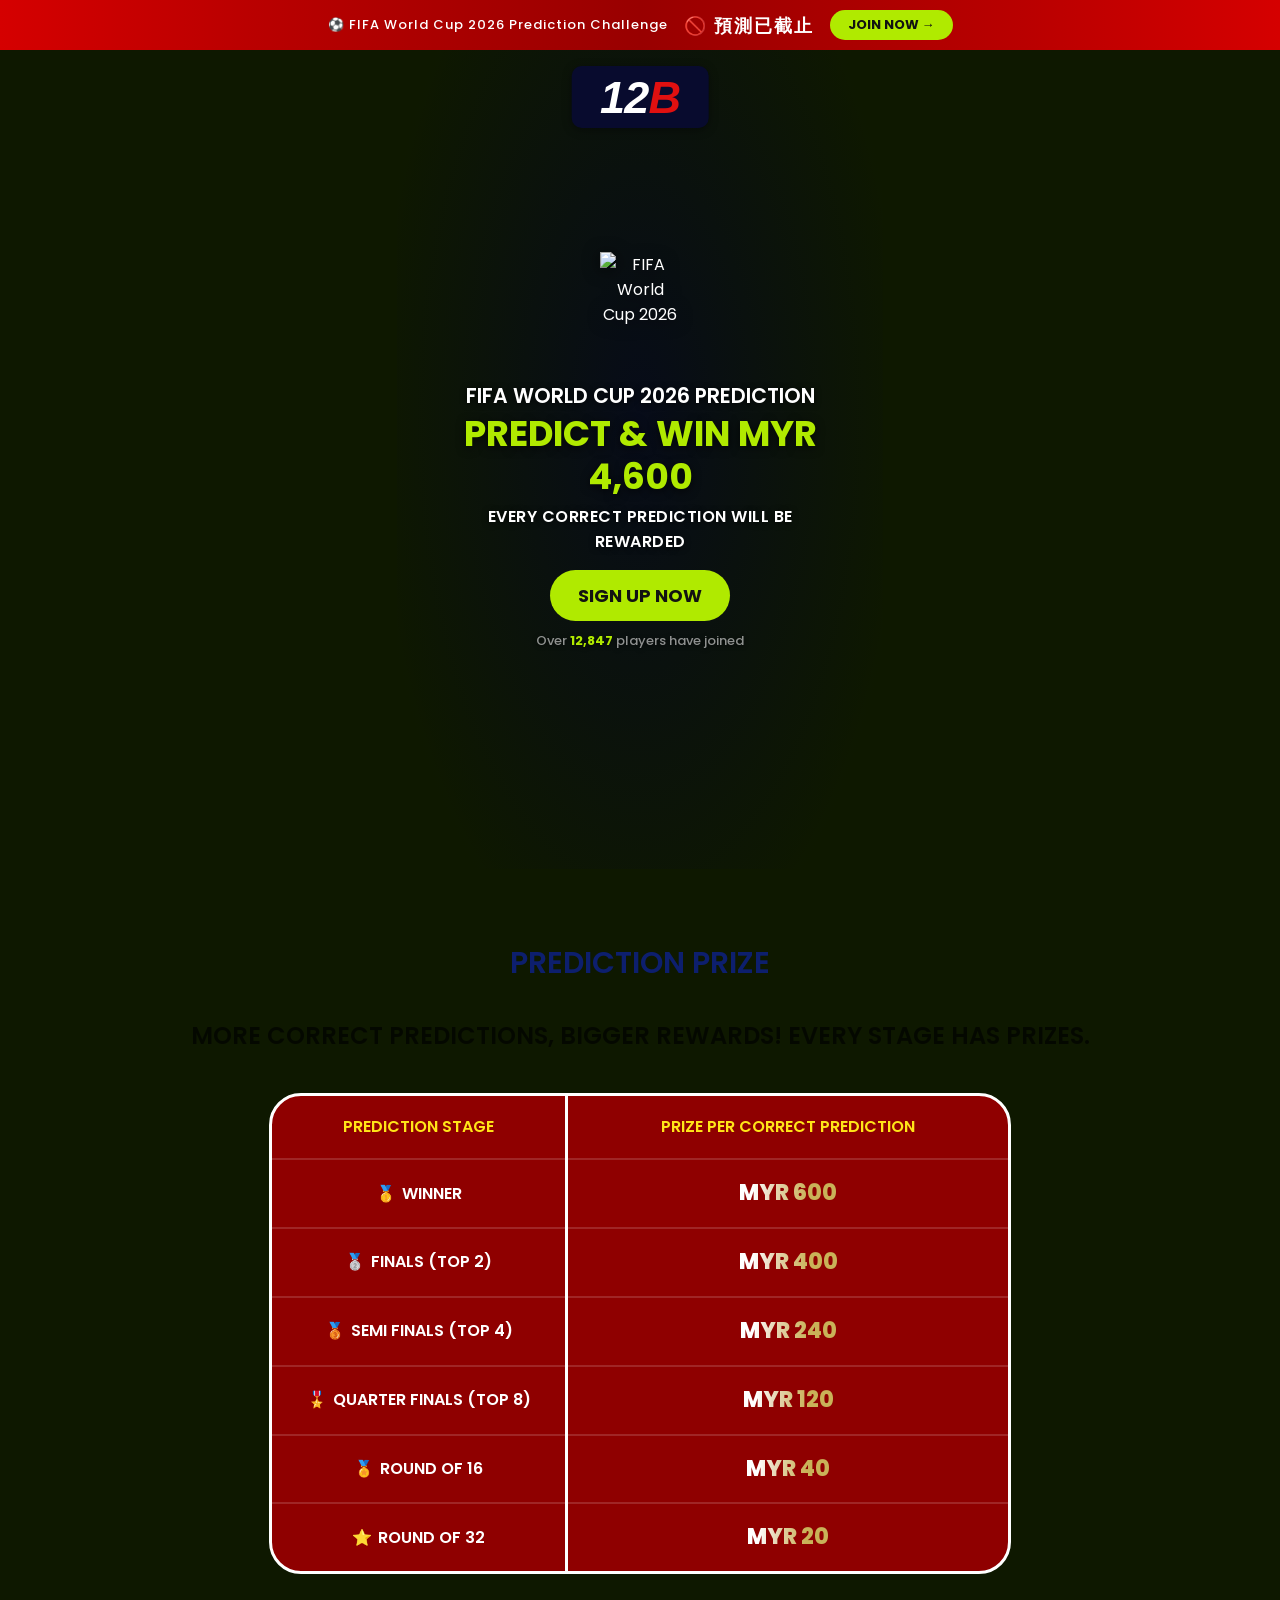
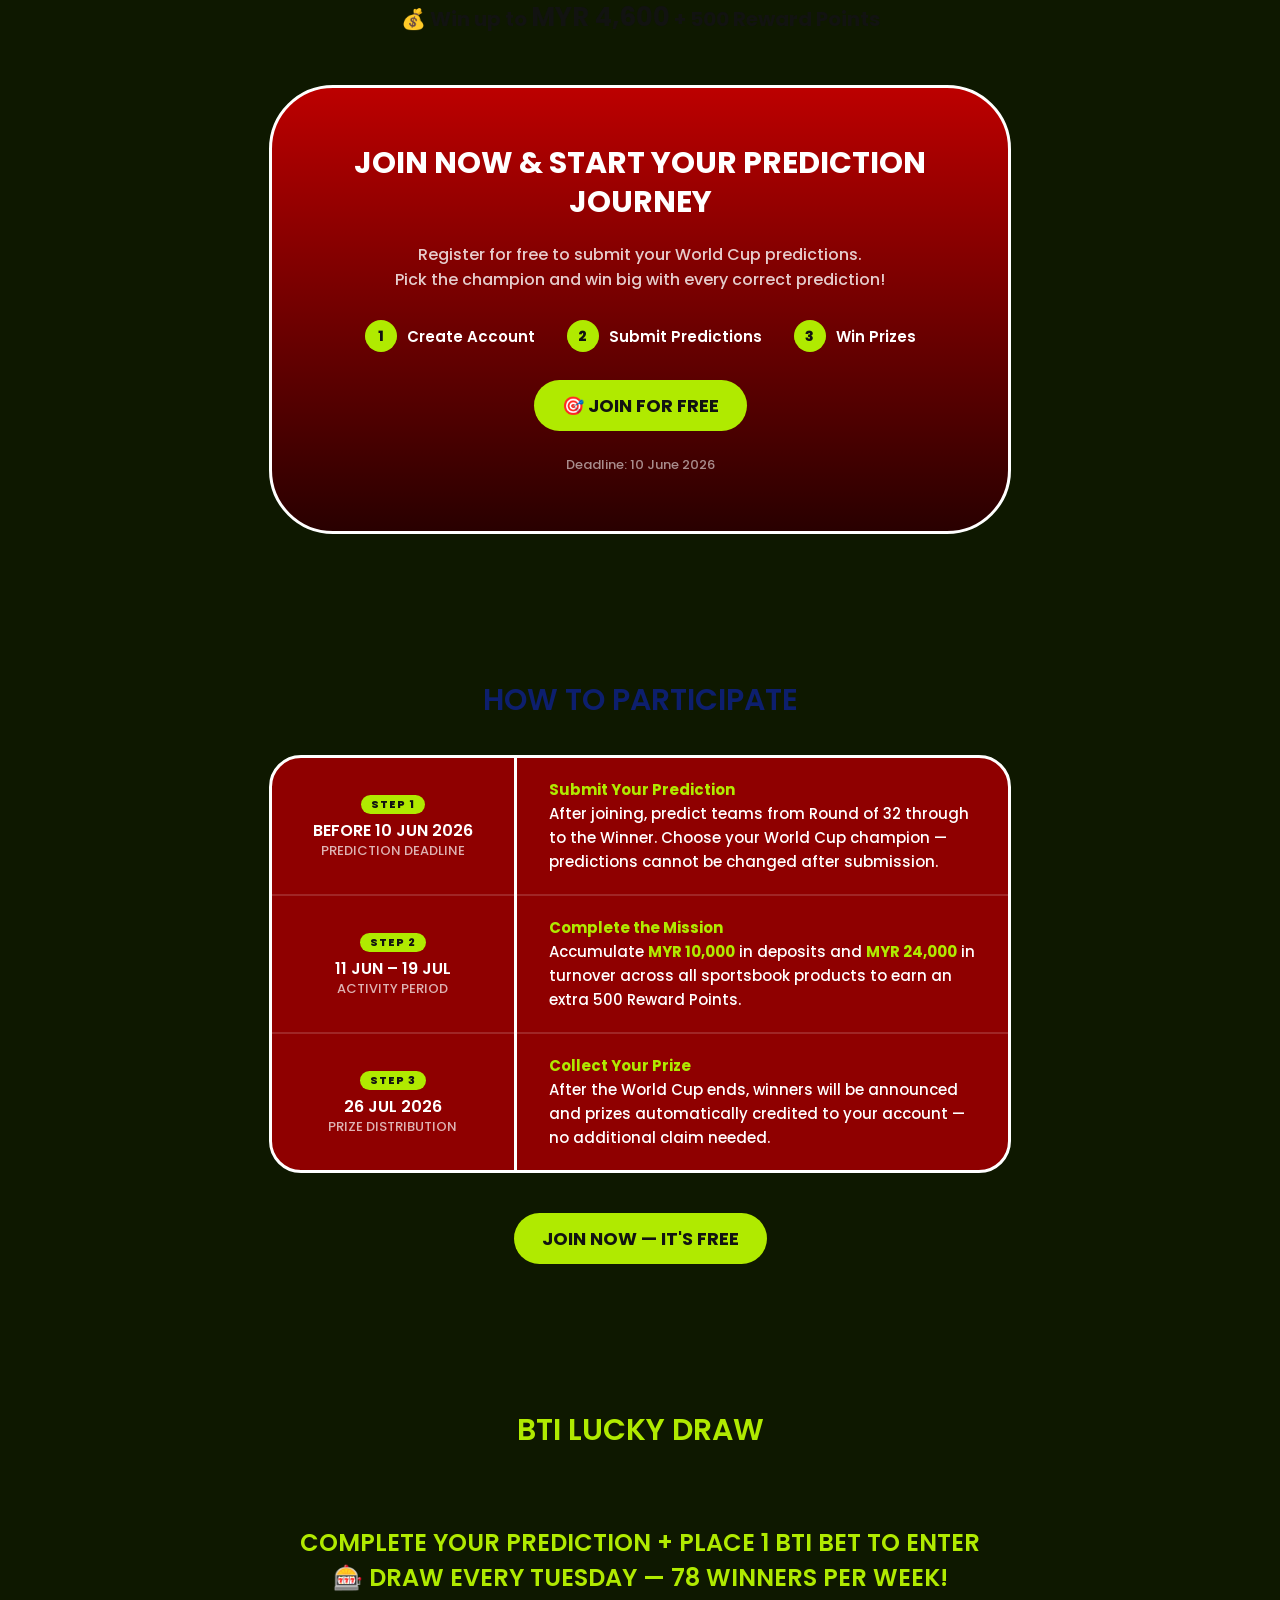
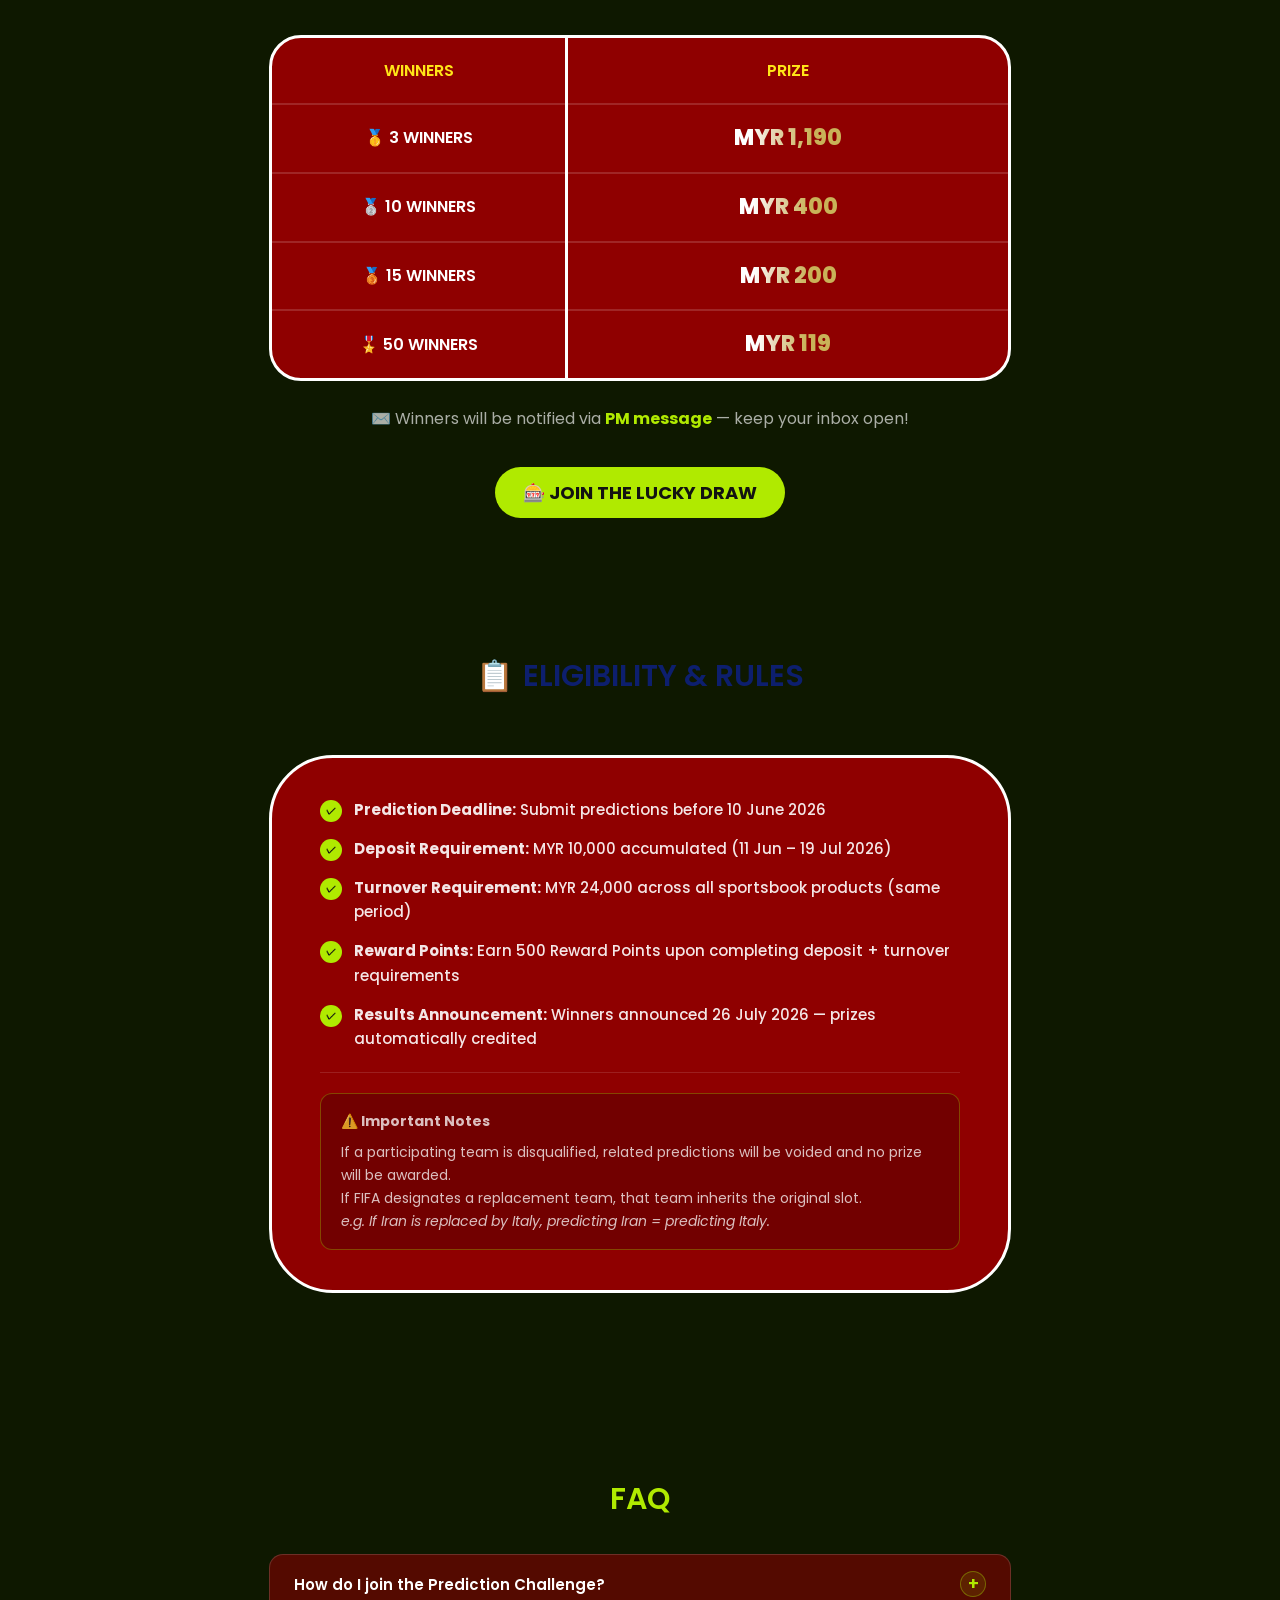
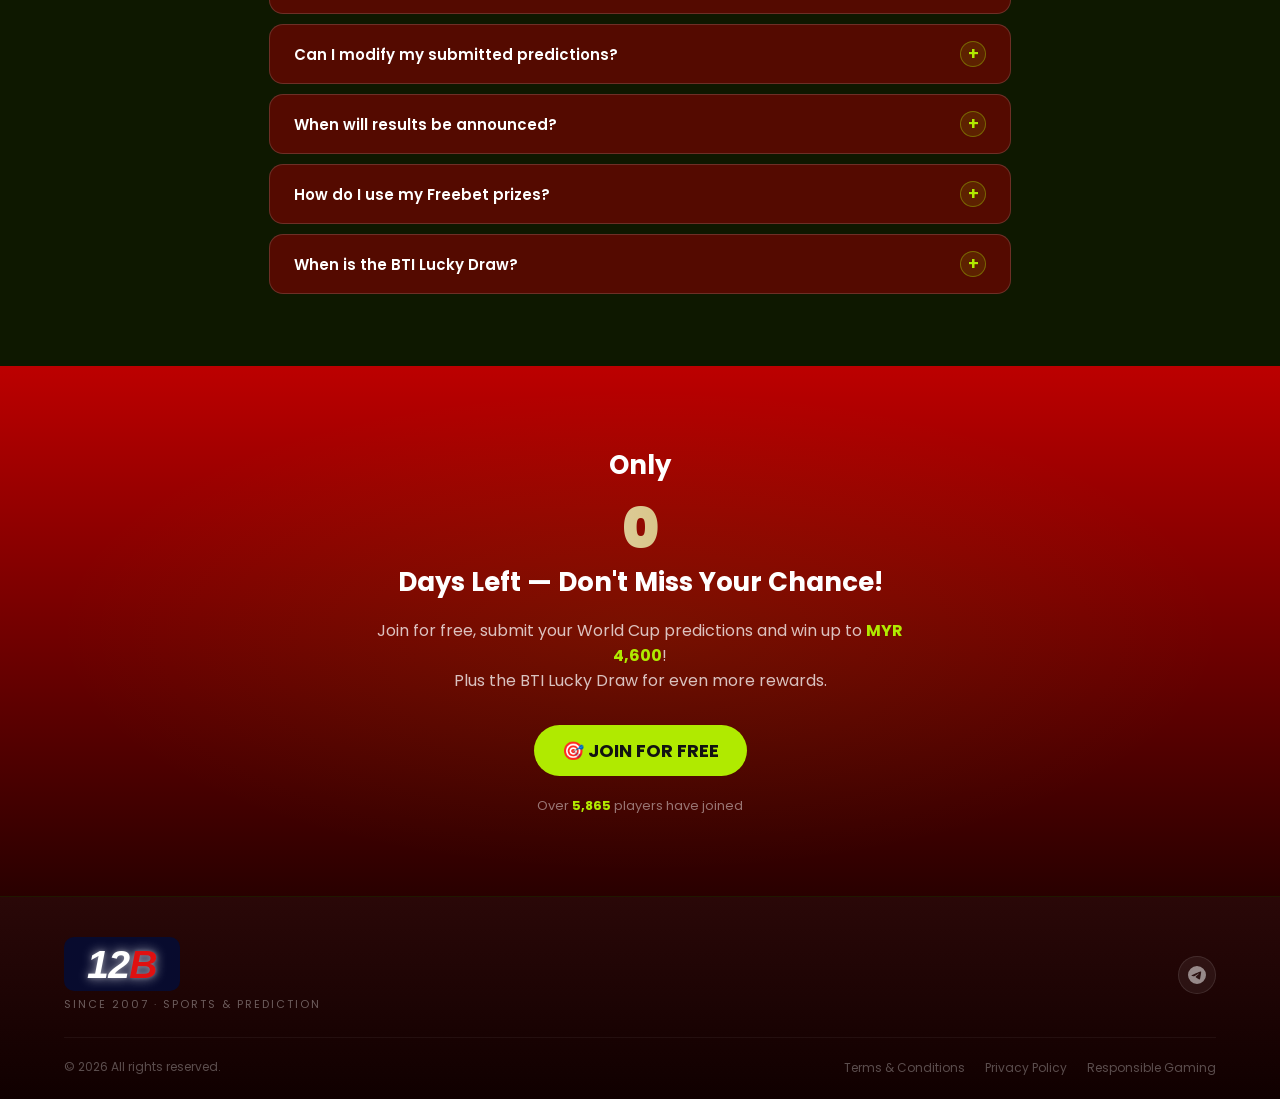
==== index.html @ 34f4b704 "Move files to root for GitHub Pages deployment Co-Authored-By: Claude Sonnet 4.6 <noreply@anthropic." ====
<!DOCTYPE html>
<html lang="zh-TW">
<head>
  <meta charset="UTF-8" />
  <meta name="viewport" content="width=device-width, initial-scale=1.0" />
  <title>FIFA World Cup 2026 Prediction Challenge – Win MYR 4,600</title>
  <meta name="description" content="參與 FIFA 世界盃 2026 預測挑戰，正確預測冠軍之路，贏取高達 MYR 4,600！立即免費加入，額外享 BTI 幸運抽獎機會。" />
  <meta name="keywords" content="世界盃預測, FIFA 2026, 競技預測, 免費獎金, 世界盃競猜" />
  <meta name="robots" content="index, follow" />
  <meta property="og:title"       content="FIFA 世界盃 2026 預測挑戰 – 贏取 MYR 4,600" />
  <meta property="og:description" content="免費參與預測，贏取最高 MYR 4,600！立即加入。" />
  <meta property="og:type"        content="website" />
  <meta property="og:image"       content="https://banner.picasso12.com/desktop/img/event/prediction-champion/MainVisualHeroImage.webp?v=20260508032321" />
  <link rel="icon" href="https://banner.picasso12.com/desktop/img/favicon.ico?v=20260508032321" />
  <link rel="preconnect" href="https://fonts.googleapis.com" />
  <link rel="preconnect" href="https://fonts.gstatic.com" crossorigin />
  <link href="https://fonts.googleapis.com/css2?family=Poppins:wght@400;500;600;700;800;900&display=swap" rel="stylesheet" />
  <link rel="stylesheet" href="css/style.css" />
</head>
<body>

  <!-- ════════════════════════════════════════════════════════
       TOP STICKY COUNTDOWN BANNER (red gradient, exact reference)
       ════════════════════════════════════════════════════════ -->
  <a id="top-banner"
     href="https://www.12bet.com/en/join"
     target="_blank" rel="noopener"
     aria-label="前往加入"
     data-track="top_banner">
    <div class="top-banner-inner">
      <span class="top-banner-label">⚽ FIFA World Cup 2026 Prediction Challenge</span>
      <span class="top-banner-countdown" aria-live="polite">
        <span data-countdown="days">--</span>d :
        <span data-countdown="hours">--</span>h :
        <span data-countdown="minutes">--</span>m :
        <span data-countdown="seconds">--</span>s
      </span>
      <span class="top-banner-cta">JOIN NOW →</span>
    </div>
  </a>

  <!-- ════════════════════════════════════════════════════════
       PAGE BACKGROUND WRAPPER (BackgroundImage — mascots)
       ════════════════════════════════════════════════════════ -->
  <div id="page-bg">

    <!-- ══════════════════════════════════════════════════════
         HERO SECTION
         ══════════════════════════════════════════════════════ -->
    <section id="hero" aria-labelledby="hero-title"
             aria-label="梅西與C羅領銜，世界頂級球星齊聚2026世界盃">

      <!-- Logo overlaid at top of hero -->
      <a href="https://www.12bet.com/en/join" target="_blank" rel="noopener"
         class="hero-logo-link" aria-label="首頁" data-track="hero_logo">
        <img src="img/logo.svg" alt="Official Logo" class="hero-logo-badge">
      </a>

      <!-- Content floats in center gap between Messi and Ronaldo -->
      <div class="hero-banner-container">

        <!-- FIFA WC 2026 official logo -->
        <img class="hero-fifa-logo"
             src="https://banner.picasso12.com/desktop/img/event/prediction-champion/IconWorldCupLogoBlack.webp?v=20260508032321"
             alt="FIFA World Cup 2026" />

        <!-- Title (36px 600 white) -->
        <h1 class="hero-title" id="hero-title">FIFA WORLD CUP 2026 PREDICTION</h1>

        <!-- Highlight prize (48px 600 #b0ea00) -->
        <span class="hero-highlight">PREDICT &amp; WIN MYR 4,600</span>

        <!-- Description (20px 600 white) -->
        <p class="hero-desc">EVERY CORRECT PREDICTION WILL BE REWARDED</p>

        <!-- CTA — Register to participate -->
        <a href="https://www.12bet.com/en/join"
           target="_blank" rel="noopener"
           class="btn-main btn-main--xl btn-main--pulse"
           data-track="hero_join"
           aria-label="Sign up for free and start predicting">
          SIGN UP NOW
        </a>

        <p class="hero-social-proof reveal">
          Over <strong><span data-count-to="12847">12,847</span></strong> players have joined
        </p>
      </div>
    </section>

    <!-- ══════════════════════════════════════════════════════
         PRIZE PREDICTION TABLE  (on BgPrizeSection green)
         ══════════════════════════════════════════════════════ -->
    <div class="prize-bg-section">

      <section id="prizes" aria-labelledby="prizes-title">
        <div class="section-wrap">
          <h2 class="sec-title sec-title--dark reveal" id="prizes-title">PREDICTION PRIZE</h2>
          <p class="sec-subtitle reveal" style="color:rgba(0,0,0,.65)">
            More correct predictions, bigger rewards! Every stage has prizes.
          </p>

          <div class="prize-table-wrap reveal" role="table" aria-label="Prediction prize table">
            <table class="prize-table">
              <thead>
                <tr>
                  <th scope="col">PREDICTION STAGE</th>
                  <th scope="col">PRIZE PER CORRECT PREDICTION</th>
                </tr>
              </thead>
              <tbody>
                <tr>
                  <td><span class="prize-medal">🥇</span>Winner</td>
                  <td><span class="prize-amount-big">MYR 600</span></td>
                </tr>
                <tr>
                  <td><span class="prize-medal">🥈</span>Finals (Top 2)</td>
                  <td><span class="prize-amount-big">MYR 400</span></td>
                </tr>
                <tr>
                  <td><span class="prize-medal">🥉</span>Semi Finals (Top 4)</td>
                  <td><span class="prize-amount-big">MYR 240</span></td>
                </tr>
                <tr>
                  <td><span class="prize-medal">🎖️</span>Quarter Finals (Top 8)</td>
                  <td><span class="prize-amount-big">MYR 120</span></td>
                </tr>
                <tr>
                  <td><span class="prize-medal">🏅</span>Round of 16</td>
                  <td><span class="prize-amount-big">MYR 40</span></td>
                </tr>
                <tr>
                  <td><span class="prize-medal">⭐</span>Round of 32</td>
                  <td><span class="prize-amount-big">MYR 20</span></td>
                </tr>
              </tbody>
            </table>
          </div>

          <!-- Max prize callout -->
          <div style="margin-top:24px;text-align:center;" class="reveal">
            <p style="font-size:20px;font-weight:700;color:#121311">
              💰 Win up to <strong style="font-size:26px">MYR 4,600</strong> + 500 Reward Points
            </p>
          </div>

          <!-- ── Registration CTA replacing prediction form ── -->
          <div class="register-cta-box reveal" role="region" aria-label="Join now and start predicting">
            <h3>JOIN NOW &amp; START YOUR PREDICTION JOURNEY</h3>
            <p>
              Register for free to submit your World Cup predictions.<br/>
              Pick the champion and win big with every correct prediction!
            </p>

            <div class="register-steps" aria-label="Steps to join">
              <div class="register-step">
                <span class="num">1</span>
                Create Account
              </div>
              <div class="register-step">
                <span class="num">2</span>
                Submit Predictions
              </div>
              <div class="register-step">
                <span class="num">3</span>
                Win Prizes
              </div>
            </div>

            <a href="https://www.12bet.com/en/join"
               target="_blank" rel="noopener"
               class="btn-main btn-main--xl btn-main--pulse"
               data-track="prizes_join"
               aria-label="Sign up for free">
              🎯 JOIN FOR FREE
            </a>
            <p style="font-size:13px;color:rgba(255,255,255,.55);margin-top:4px">
              Deadline: 10 June 2026
            </p>
          </div>
        </div>
      </section>

      <!-- ══════════════════════════════════════════════════
           HOW TO PARTICIPATE — TIMELINE TABLE
           ══════════════════════════════════════════════════ -->
      <section id="how-to" aria-labelledby="how-to-title">
        <div class="section-wrap">
          <h2 class="sec-title sec-title--dark reveal" id="how-to-title">HOW TO PARTICIPATE</h2>

          <div class="timeline-wrap reveal" role="table" aria-label="Activity timeline">
            <table class="timeline-table">
              <tbody>
                <tr>
                  <td class="td-date">
                    <span class="step-badge">STEP 1</span>
                    <div>Before 10 Jun 2026</div>
                    <div class="date-text">Prediction Deadline</div>
                  </td>
                  <td class="td-desc">
                    <strong>Submit Your Prediction</strong><br/>
                    After joining, predict teams from Round of 32 through to the Winner. Choose your World Cup champion — predictions cannot be changed after submission.
                  </td>
                </tr>
                <tr>
                  <td class="td-date">
                    <span class="step-badge">STEP 2</span>
                    <div>11 Jun – 19 Jul</div>
                    <div class="date-text">Activity Period</div>
                  </td>
                  <td class="td-desc">
                    <strong>Complete the Mission</strong><br/>
                    Accumulate <strong>MYR 10,000</strong> in deposits and <strong>MYR 24,000</strong> in turnover across all sportsbook products to earn an extra 500 Reward Points.
                  </td>
                </tr>
                <tr>
                  <td class="td-date">
                    <span class="step-badge">STEP 3</span>
                    <div>26 Jul 2026</div>
                    <div class="date-text">Prize Distribution</div>
                  </td>
                  <td class="td-desc">
                    <strong>Collect Your Prize</strong><br/>
                    After the World Cup ends, winners will be announced and prizes automatically credited to your account — no additional claim needed.
                  </td>
                </tr>
              </tbody>
            </table>
          </div>

          <div style="margin-top:40px;text-align:center;" class="reveal">
            <a href="https://www.12bet.com/en/join"
               target="_blank" rel="noopener"
               class="btn-main btn-main--xl"
               data-track="how_to_join">
              JOIN NOW — IT'S FREE
            </a>
          </div>
        </div>
      </section>

    </div><!-- /.prize-bg-section -->

    <!-- ══════════════════════════════════════════════════════
         BTI LUCKY DRAW (on BackgroundImage)
         ══════════════════════════════════════════════════════ -->
    <section id="lucky-draw" aria-labelledby="lucky-draw-title">
      <div class="section-wrap">

        <h2 class="sec-title reveal" id="lucky-draw-title">BTI LUCKY DRAW</h2>

        <p class="draw-description reveal">
          Complete your prediction + place 1 BTI bet to enter<br/>
          🎰 Draw every Tuesday — 78 winners per week!
        </p>

        <div class="draw-table-wrap reveal" role="table" aria-label="Lucky draw prizes">
          <table class="draw-table">
            <thead>
              <tr>
                <th scope="col">WINNERS</th>
                <th scope="col">PRIZE</th>
              </tr>
            </thead>
            <tbody>
              <tr>
                <td>🥇 3 Winners</td>
                <td><span class="prize-amount-big">MYR 1,190</span></td>
              </tr>
              <tr>
                <td>🥈 10 Winners</td>
                <td><span class="prize-amount-big">MYR 400</span></td>
              </tr>
              <tr>
                <td>🥉 15 Winners</td>
                <td><span class="prize-amount-big">MYR 200</span></td>
              </tr>
              <tr>
                <td>🎖️ 50 Winners</td>
                <td><span class="prize-amount-big">MYR 119</span></td>
              </tr>
            </tbody>
          </table>
        </div>

        <p style="margin-top:24px;font-size:16px;color:rgba(255,255,255,.65);text-align:center;" class="reveal">
          ✉️ Winners will be notified via <strong style="color:var(--lime)">PM message</strong> — keep your inbox open!
        </p>

        <div style="margin-top:36px;text-align:center;" class="reveal">
          <a href="https://www.12bet.com/en/join"
             target="_blank" rel="noopener"
             class="btn-main btn-main--xl"
             data-track="lucky_draw_join">
            🎰 JOIN THE LUCKY DRAW
          </a>
        </div>
      </div>
    </section>

    <!-- ══════════════════════════════════════════════════════
         TERMS
         ══════════════════════════════════════════════════════ -->
    <div class="prize-bg-section">
      <section id="terms" aria-labelledby="terms-title">
        <h2 class="terms-title reveal" id="terms-title">
          <span>📋</span> ELIGIBILITY &amp; RULES
        </h2>
        <div class="terms-content">
          <div class="terms-card reveal">
            <ul class="terms-list" role="list">
              <li class="terms-item">
                <span class="tick" aria-hidden="true">✓</span>
                <span><strong>Prediction Deadline:</strong> Submit predictions before 10 June 2026</span>
              </li>
              <li class="terms-item">
                <span class="tick" aria-hidden="true">✓</span>
                <span><strong>Deposit Requirement:</strong> MYR 10,000 accumulated (11 Jun – 19 Jul 2026)</span>
              </li>
              <li class="terms-item">
                <span class="tick" aria-hidden="true">✓</span>
                <span><strong>Turnover Requirement:</strong> MYR 24,000 across all sportsbook products (same period)</span>
              </li>
              <li class="terms-item">
                <span class="tick" aria-hidden="true">✓</span>
                <span><strong>Reward Points:</strong> Earn 500 Reward Points upon completing deposit + turnover requirements</span>
              </li>
              <li class="terms-item">
                <span class="tick" aria-hidden="true">✓</span>
                <span><strong>Results Announcement:</strong> Winners announced 26 July 2026 — prizes automatically credited</span>
              </li>
            </ul>
            <div class="terms-divider"></div>
            <div class="terms-special" role="note">
              <p class="terms-special-title">⚠️ Important Notes</p>
              <p>If a participating team is disqualified, related predictions will be voided and no prize will be awarded.</p>
              <p>If FIFA designates a replacement team, that team inherits the original slot.<br/>
                 <em>e.g. If Iran is replaced by Italy, predicting Iran = predicting Italy.</em></p>
            </div>
          </div>
        </div>
      </section>
    </div>

    <!-- ══════════════════════════════════════════════════════
         FAQ
         ══════════════════════════════════════════════════════ -->
    <section aria-labelledby="faq-title">
      <div class="section-wrap">
        <h2 class="sec-title reveal" id="faq-title">FAQ</h2>

        <div class="faq-list reveal">

          <div class="faq-item">
            <button class="faq-question" aria-expanded="false">
              How do I join the Prediction Challenge?
              <span class="faq-icon" aria-hidden="true">+</span>
            </button>
            <div class="faq-answer">
              <div class="faq-answer-inner">
                Create a free account, then visit the campaign page before 10 June 2026 to submit your World Cup predictions (Round of 32 through to the Winner) to participate!
              </div>
            </div>
          </div>

          <div class="faq-item">
            <button class="faq-question" aria-expanded="false">
              Can I modify my submitted predictions?
              <span class="faq-icon" aria-hidden="true">+</span>
            </button>
            <div class="faq-answer">
              <div class="faq-answer-inner">
                Once submitted, predictions cannot be changed. Please choose carefully. We recommend analysing each team's performance thoroughly before the deadline.
              </div>
            </div>
          </div>

          <div class="faq-item">
            <button class="faq-question" aria-expanded="false">
              When will results be announced?
              <span class="faq-icon" aria-hidden="true">+</span>
            </button>
            <div class="faq-answer">
              <div class="faq-answer-inner">
                After the World Cup ends, all winners will be announced on <strong style="color:var(--lime)">26 July 2026</strong> and prizes will be automatically credited to your account.
              </div>
            </div>
          </div>

          <div class="faq-item">
            <button class="faq-question" aria-expanded="false">
              How do I use my Freebet prizes?
              <span class="faq-icon" aria-hidden="true">+</span>
            </button>
            <div class="faq-answer">
              <div class="faq-answer-inner">
                Prizes are automatically credited to your account and can be used on all sportsbook products. Winnings from freebets are subject to a 1x turnover requirement before withdrawal.
              </div>
            </div>
          </div>

          <div class="faq-item">
            <button class="faq-question" aria-expanded="false">
              When is the BTI Lucky Draw?
              <span class="faq-icon" aria-hidden="true">+</span>
            </button>
            <div class="faq-answer">
              <div class="faq-answer-inner">
                The draw takes place every <strong style="color:var(--lime)">Tuesday</strong>. Winners will be notified via PM message — please ensure your inbox is open so you don't miss the notification.
              </div>
            </div>
          </div>

        </div>
      </div>
    </section>

    <!-- ══════════════════════════════════════════════════════
         FINAL CTA
         ══════════════════════════════════════════════════════ -->
    <section id="final-cta" aria-labelledby="final-cta-title">
      <div class="final-content reveal">
        <p class="final-label" id="final-cta-title">Only</p>
        <span class="final-days" data-days-remaining="0" aria-live="polite">0</span>
        <p class="final-label">Days Left — Don't Miss Your Chance!</p>
        <p class="final-sub">
          Join for free, submit your World Cup predictions and win up to <strong>MYR 4,600</strong>!<br/>
          Plus the BTI Lucky Draw for even more rewards.
        </p>
        <div class="final-btns">
          <a href="https://www.12bet.com/en/join"
             target="_blank" rel="noopener"
             class="btn-main btn-main--xl btn-main--pulse"
             data-track="final_cta_join">
            🎯 JOIN FOR FREE
          </a>
        </div>
        <p class="final-proof">
          Over <strong><span data-count-to="12847">12,847</span></strong> players have joined
        </p>
      </div>
    </section>

  </div><!-- /#page-bg -->

  <!-- ════════════════════════════════════════════════════════
       FOOTER
       ════════════════════════════════════════════════════════ -->
  <footer id="footer" role="contentinfo">
    <div class="container">
      <div class="footer-top">
        <div>
          <div class="footer-logo">
            <img src="img/logo.svg" alt="Official Logo">
          </div>
          <p class="footer-tagline">Since 2007 · Sports &amp; Prediction</p>
        </div>
        <nav aria-label="社交媒體">
          <ul class="footer-socials" role="list">
            <li><a href="https://www.12bet.com/en/join" target="_blank" rel="noopener" class="social-link" aria-label="Telegram">
              <!-- Telegram paper-plane SVG icon -->
              <svg xmlns="http://www.w3.org/2000/svg" width="18" height="18" viewBox="0 0 24 24" fill="currentColor" aria-hidden="true">
                <path d="M11.944 0A12 12 0 0 0 0 12a12 12 0 0 0 12 12 12 12 0 0 0 12-12A12 12 0 0 0 12 0a12 12 0 0 0-.056 0zm4.962 7.224c.1-.002.321.023.465.14a.506.506 0 0 1 .171.325c.016.093.036.306.02.472-.18 1.898-.96 6.502-1.36 8.627-.168.9-.499 1.201-.82 1.23-.696.065-1.225-.46-1.9-.902-1.056-.693-1.653-1.124-2.678-1.8-1.185-.78-.417-1.21.258-1.91.177-.184 3.247-2.977 3.307-3.23.007-.032.014-.15-.056-.212s-.174-.041-.249-.024c-.106.024-1.793 1.14-5.061 3.345-.48.33-.913.49-1.302.48-.428-.008-1.252-.241-1.865-.44-.752-.245-1.349-.374-1.297-.789.027-.216.325-.437.893-.663 3.498-1.524 5.83-2.529 6.998-3.014 3.332-1.386 4.025-1.627 4.476-1.635z"/>
              </svg>
            </a></li>
          </ul>
        </nav>
      </div>
      <div class="footer-divider"></div>
      <div class="footer-bottom">
        <p class="footer-copy">© 2026 All rights reserved.</p>
        <nav aria-label="法律連結">
          <ul class="footer-links" role="list">
            <li><a href="https://www.12bet.com/en/join" target="_blank" rel="noopener">Terms &amp; Conditions</a></li>
            <li><a href="https://www.12bet.com/en/join" target="_blank" rel="noopener">Privacy Policy</a></li>
            <li><a href="https://www.12bet.com/en/join" target="_blank" rel="noopener">Responsible Gaming</a></li>
          </ul>
        </nav>
      </div>
    </div>
  </footer>

  <script src="js/countdown.js"></script>
  <script src="js/main.js"></script>
  <script src="js/analytics.js"></script>

</body>
</html>
---- css/style.css ----
/* ============================================================
   style.css  |  WC2026 Prediction Challenge Landing Page
   Design mirrors q64cdr.12bet.com/en/event/wc26pc
   All CSS values sourced directly from the reference stylesheet.
   ============================================================ */

@import url('https://fonts.googleapis.com/css2?family=Poppins:wght@400;500;600;700;800;900&display=swap');

/* ── Assets (CDN from reference) ───────────────────────────── */
:root {
  --img-bg:     url('https://banner.picasso12.com/desktop/img/event/prediction-champion/BackgroundImage.webp?v=20260508032321');
  --img-hero:   url('https://banner.picasso12.com/desktop/img/event/prediction-champion/MainVisualHeroImage.webp?v=20260508032321');
  --img-prize:  url('https://banner.picasso12.com/desktop/img/event/prediction-champion/BgPrizeSection.webp?v=20260508032321');
  --img-soccer: url('https://banner.picasso12.com/desktop/img/event/prediction-champion/SoccerIcon.webp?v=20260508032321');
  --img-fifaWC: url('https://banner.picasso12.com/desktop/img/event/prediction-champion/IconWorldCupLogoBlack.webp?v=20260508032321');

  /* ── Colour tokens (sourced from reference CSS) ── */
  --lime:        #b0ea00;
  --lime-hover:  #9ed200;
  --lime-dark:   #7ab500;
  --yellow-hd:   #ffe518;    /* table header text */
  --red-card:    #8f0000;    /* table / card bg */
  --red-prize:   #b80000;    /* group header bg */
  --red-deep:    #290000;
  --red-banner1: #d50000;
  --red-banner2: #900;
  --blue-rule:   #172788;    /* rule section title (on green bg) */
  --gold:        linear-gradient(92.11deg, #fff 14.54%, #e9dabd 32.98%, #c9b258 70.95%);
  --grad-banner: linear-gradient(90deg, #d50000, #b90000 20%, #900 50%, #b90000 80%, #d50000);
  --grad-card:   linear-gradient(180deg, #bc0000, #290000);
  --grad-select: linear-gradient(92.11deg, #fff 14.54%, #e9dabd 32.98%, #c9b258 70.95%);

  /* ── Layout ── */
  --font:    'Poppins', sans-serif;
  --pill:    9999px;
  --r32:     32px;
  --r64:     64px;
  --max-w:   1200px;
  --trans:   0.2s ease;
}

/* ── Reset ──────────────────────────────────────────────────── */
*, *::before, *::after { box-sizing: border-box; margin: 0; padding: 0; }
html  { scroll-behavior: smooth; }
body  { font-family: var(--font); color: #fff; background: #0e1800; overflow-x: hidden; }
img   { max-width: 100%; display: block; }
a     { color: inherit; text-decoration: none; }
ul    { list-style: none; }
table { border-collapse: collapse; }

.container { width: 100%; max-width: var(--max-w); margin: 0 auto; padding: 0 24px; }

/* ── Scroll reveal (matches reference .ScrollReveal_revealWrapper) ── */
.reveal {
  opacity: 0; visibility: hidden;
  transform: translateY(28px);
  transition: opacity .65s cubic-bezier(.175,.885,.32,1.275),
              transform .65s cubic-bezier(.175,.885,.32,1.275),
              visibility .65s;
  will-change: transform, opacity;
}
.reveal--visible { opacity: 1; visibility: visible; transform: none; }

/* ── Focus ring ─────────────────────────────────────────────── */
:focus-visible { outline: 3px solid var(--lime); outline-offset: 3px; }

/* ═══════════════════════════════════════════════════════════
   1. TOP STICKY BANNER
   CSS: .DepositCountdownBanner_banner (exact from reference)
   ═══════════════════════════════════════════════════════════ */
#top-banner {
  width: 100%;
  background: var(--grad-banner);
  position: sticky; top: 0; z-index: 100;
  cursor: pointer;
  display: block;
}
.top-banner-inner {
  max-width: var(--max-w);
  margin: 0 auto;
  display: flex; align-items: center; justify-content: center;
  padding: 10px 20px; gap: 16px; flex-wrap: wrap;
}
.top-banner-label {
  color: #fff; font-size: 13px; font-weight: 500;
  letter-spacing: 1px; text-align: center;
}
.top-banner-countdown {
  color: #fff; font-size: 18px; font-weight: 700;
  letter-spacing: 2px; text-align: center;
}
.top-banner-cta {
  background: var(--lime); color: #121311;
  padding: 5px 18px; border-radius: var(--pill);
  font-size: 13px; font-weight: 700;
  transition: background var(--trans);
  white-space: nowrap;
}
#top-banner:hover .top-banner-cta { background: var(--lime-hover); }

/* ═══════════════════════════════════════════════════════════
   2. SITE-WIDE BACKGROUND WRAPPER
   ═══════════════════════════════════════════════════════════ */
#page-bg {
  background-image: var(--img-bg);
  background-size: cover;
  background-position: top center;
  background-repeat: no-repeat;
  min-height: 100%;
}

/* ═══════════════════════════════════════════════════════════
   3. HERO LOGO BADGE (replaces nav — sits top-centre of hero)
   ═══════════════════════════════════════════════════════════ */
.hero-logo-link {
  position: absolute;
  top: 10px; left: 50%;
  transform: translateX(-50%);
  z-index: 3;
  display: inline-flex; align-items: center;
  /* Fully opaque dark navy — no bleed-through. Red "12" + white ball both visible. */
  background: #080b2e;
  border-radius: 10px;
  padding: 5px 14px;
  white-space: nowrap;
  box-shadow: 0 2px 10px rgba(0,0,0,0.4);
}
.hero-logo-badge {
  height: 40px; width: auto;
  object-fit: contain;
}
@media (min-width: 768px) {
  .hero-logo-link { top: 16px; padding: 7px 18px; }
  .hero-logo-badge { height: 48px; }
}

/* ═══════════════════════════════════════════════════════════
   4. HERO BANNER
   Player image is the section background.
   Text content overlays the empty center gap between Messi & Ronaldo.
   ═══════════════════════════════════════════════════════════ */
#hero {
  position: relative;
  background-image: var(--img-hero);
  background-size: cover;
  /* Shift down slightly so players aren't hidden behind the fixed nav bar */
  background-position: 50% 12%;
  background-repeat: no-repeat;
  min-height: clamp(580px, 64vw, 860px);
  display: flex;
  align-items: center;
  justify-content: center;
  /* top padding = sticky banner (≈44px) + fixed nav (≈72px) + breathing room */
  padding-top: 32px;
  padding-bottom: 48px;
}

/* Dark oval behind the centre text — improves readability over the image */
#hero::after {
  content: '';
  position: absolute;
  left: 50%; top: 0; bottom: 0;
  transform: translateX(-50%);
  width: 38%;
  background: radial-gradient(ellipse 55% 70% at 50% 45%,
    rgba(5, 8, 32, 0.78) 0%, transparent 100%);
  pointer-events: none;
  z-index: 1;
}

/* Content sits inside the center gap (z-index above the overlay) */
.hero-banner-container {
  position: relative;
  z-index: 2;
  width: min(380px, 32vw);
  display: flex; flex-direction: column;
  align-items: center;
  text-align: center;
  padding: 0 12px;
}

.hero-fifa-logo {
  width: 80px; height: 120px;
  object-fit: contain;
  margin: 0 auto 4px;
  filter: drop-shadow(0 2px 8px rgba(0,0,0,.7));
}

.hero-title {
  font-size: clamp(13px, 1.6vw, 22px);
  font-weight: 600; line-height: 1.2;
  color: #fff; margin: 8px 0 0;
  text-shadow: 0 1px 6px rgba(0,0,0,.8);
}

/* "PREDICT & WIN MYR 4,600" — #b0ea00 */
.hero-highlight {
  font-size: clamp(20px, 2.8vw, 38px);
  font-weight: 700; line-height: 1.2;
  color: var(--lime);
  display: block; margin: 4px 0 0;
  text-shadow: 0 2px 10px rgba(0,0,0,.7);
}

/* Sub-description */
.hero-desc {
  font-size: clamp(11px, 1.3vw, 16px);
  font-weight: 600; color: #fff;
  margin: 6px 0 16px;
  text-shadow: 0 1px 6px rgba(0,0,0,.8);
  text-transform: uppercase; letter-spacing: 0.5px;
}

/* CTA button — matches .Banner_bannerButton exactly */
.btn-main {
  display: inline-block;
  padding: 12px 32px;
  border-radius: var(--pill);
  background-color: var(--lime);
  font-size: 16px; font-weight: 500;
  color: #121311; border: none; cursor: pointer;
  font-family: var(--font);
  transition: background var(--trans), transform var(--trans), box-shadow var(--trans);
  white-space: nowrap;
  text-decoration: none;
}
.btn-main:hover {
  background: var(--lime-hover);
  transform: scale(1.04);
  box-shadow: 0 4px 24px rgba(176,234,0,.45);
}
/* xl inside hero center gap — slightly scaled down to fit */
.btn-main--xl { padding: 12px 28px; font-size: clamp(14px, 1.5vw, 18px); font-weight: 700; }

@keyframes pulse {
  0%, 100% { box-shadow: 0 0 0 0 rgba(176,234,0,.4); }
  50%       { box-shadow: 0 0 0 12px rgba(176,234,0,0); }
}
.btn-main--pulse { animation: pulse 2.2s ease-in-out infinite; }

.hero-social-proof {
  margin-top: 10px; font-size: clamp(11px, 1.1vw, 13px);
  color: rgba(255,255,255,.55); font-weight: 500;
  text-shadow: 0 1px 4px rgba(0,0,0,.8);
}
.hero-social-proof strong { color: var(--lime); }

/* ═══════════════════════════════════════════════════════════
   5. PRIZE-BG SECTIONS (on BgPrizeSection lime-green)
   ═══════════════════════════════════════════════════════════ */
.prize-bg-section {
  background-image: var(--img-prize);
  background-size: cover;
  background-position: top center;
  background-repeat: no-repeat;
}

/* ── Shared section container ───────────────────────────────── */
.section-wrap {
  margin: 0 auto;
  padding: 72px 24px;
  display: flex; flex-direction: column;
  align-items: center;
}

/* ── Section titles (matches .PredictionPrize_title / .BTILuckyDraw_title) ── */
.sec-title {
  display: flex; align-items: center; justify-content: center;
  gap: 28px;
  font-size: clamp(20px, 2.5vw, 30px);
  font-weight: 600;
  color: var(--lime);
  text-transform: uppercase;
  margin: 0 0 32px;
  text-align: center;
}
/* Soccer ball icons (CSS custom property approach from reference) */
.sec-title::before, .sec-title::after {
  content: '';
  display: inline-block; width: 40px; height: 40px; flex-shrink: 0;
  background-image: var(--img-soccer);
  background-size: contain; background-repeat: no-repeat; background-position: center;
}
/* Dark variant for titles sitting on the lime/green background */
.sec-title--dark { color: #0d1f6e; }
.sec-title--dark::before, .sec-title--dark::after {
  background-image: var(--img-soccer);
}
/* Terms title on lime bg */
.terms-title { color: #0d1f6e !important; }

.sec-subtitle {
  font-size: clamp(16px, 2vw, 24px);
  font-weight: 600; color: var(--lime);
  text-transform: uppercase;
  margin-bottom: 40px; text-align: center;
}
/* Dark-bg subtitle */
.sec-subtitle--white { color: #fff; }

/* ═══════════════════════════════════════════════════════════
   6. PRIZE TABLE
   Exact match: .PredictionPrize_tableWrap + .PredictionPrize_prizeTable
   ═══════════════════════════════════════════════════════════ */
.prize-table-wrap {
  width: min(58vw, 960px);
  background-color: var(--red-card);
  border: 3px solid #fff;
  border-radius: var(--r32);
  overflow: hidden;
}

.prize-table {
  width: 100%; table-layout: fixed;
}

/* Header row */
.prize-table thead th {
  padding: 20px 16px;
  font-size: 16px; font-weight: 600; line-height: 1.4;
  color: var(--yellow-hd);
  text-transform: uppercase;
  text-align: center; vertical-align: middle;
}
.prize-table thead th:first-child {
  width: 40%; border-right: 3px solid #fff;
}
.prize-table thead th:last-child { width: 60%; }

/* Body rows */
.prize-table tbody tr {
  color: #fff; font-size: 16px; font-weight: 600;
  line-height: 1.4; text-transform: uppercase;
  border-top: 2px solid rgba(255,255,255,.15);
}
.prize-table tbody td:first-child {
  width: 40%; border-right: 3px solid #fff;
  padding: 18px 16px; text-align: center; vertical-align: middle;
}
.prize-table tbody td:last-child {
  width: 60%; padding: 18px 24px; text-align: center; vertical-align: middle;
}
.prize-table tbody tr:hover { background: rgba(255,255,255,.04); }

.prize-medal { margin-right: 6px; }
.prize-amount-big {
  font-size: 22px; font-weight: 800;
  background: var(--gold);
  -webkit-background-clip: text; -webkit-text-fill-color: transparent;
  background-clip: text;
}

/* ═══════════════════════════════════════════════════════════
   7. REGISTER CTA CARD (replaces prediction form)
   ═══════════════════════════════════════════════════════════ */
.register-cta-box {
  width: min(58vw, 960px);
  background: var(--grad-card);
  border: 3px solid #fff;
  border-radius: var(--r64);
  padding: 56px 40px;
  display: flex; flex-direction: column; align-items: center;
  text-align: center; gap: 20px;
  margin-top: 48px;
}
.register-cta-box h3 {
  font-size: clamp(20px, 2.5vw, 30px);
  font-weight: 700; color: #fff;
  text-transform: uppercase; line-height: 1.3;
}
.register-cta-box p {
  font-size: 16px; font-weight: 500;
  color: rgba(255,255,255,.8); max-width: 560px;
}
.register-steps {
  display: flex; flex-wrap: wrap; justify-content: center; gap: 16px 32px;
  margin: 8px 0;
}
.register-step {
  display: flex; align-items: center; gap: 10px;
  font-size: 15px; font-weight: 600; color: #fff;
}
.register-step .num {
  width: 32px; height: 32px; border-radius: 50%;
  background: var(--lime); color: #121311;
  display: flex; align-items: center; justify-content: center;
  font-weight: 800; font-size: 14px; flex-shrink: 0;
}

/* ═══════════════════════════════════════════════════════════
   8. HOW TO PARTICIPATE — TIMELINE TABLE
   Exact match: .Rule_content + .Rule_timelineTable
   ═══════════════════════════════════════════════════════════ */
.timeline-wrap {
  width: min(58vw, 980px);
  background-color: var(--red-card);
  border: 3px solid #fff;
  border-radius: var(--r32);
  overflow: hidden;
}
.timeline-table {
  width: 100%; table-layout: fixed;
}
.timeline-table tr {
  color: #fff; font-size: 16px; font-weight: 600;
  line-height: 1.4; text-transform: uppercase;
}
.timeline-table tr:not(:first-child) { border-top: 2px solid rgba(255,255,255,.15); }
.timeline-table td { vertical-align: middle; }
.td-date {
  width: 33%; text-align: center; padding: 20px 16px;
  border-right: 3px solid #fff;
}
.td-desc {
  width: 67%; text-align: left; padding: 20px 32px;
  font-size: 15px; font-weight: 500; text-transform: none;
  line-height: 1.6;
}
.td-desc strong { color: var(--lime); font-weight: 700; }
.td-date .step-badge {
  display: inline-block;
  background: var(--lime); color: #121311;
  font-size: 11px; font-weight: 800;
  padding: 2px 10px; border-radius: var(--pill);
  letter-spacing: 1px; margin-bottom: 6px;
}
.td-date .date-text { font-size: 13px; font-weight: 500; color: rgba(255,255,255,.7); }

/* ═══════════════════════════════════════════════════════════
   9. BTI LUCKY DRAW TABLE
   Exact match: .BTILuckyDraw_tableWrap + .BTILuckyDraw_prizeTable
   ═══════════════════════════════════════════════════════════ */
.draw-description {
  max-width: 54vw;
  font-size: 24px; font-weight: 600;
  color: var(--lime); text-transform: uppercase;
  margin: 40px 0; text-align: center;
}

.draw-table-wrap {
  width: min(58vw, 960px);
  background-color: var(--red-card);
  border: 3px solid #fff;
  border-radius: var(--r32);
  overflow: hidden;
}
.draw-table { width: 100%; table-layout: fixed; }

.draw-table thead th {
  padding: 20px 16px;
  font-size: 16px; font-weight: 600;
  color: var(--yellow-hd); text-transform: uppercase;
  text-align: center; vertical-align: middle;
}
.draw-table thead th:first-child { width: 40%; border-right: 3px solid #fff; }
.draw-table thead th:last-child  { width: 60%; }

.draw-table tbody tr {
  color: #fff; font-size: 16px; font-weight: 600;
  line-height: 1.4; text-transform: uppercase;
  border-top: 2px solid rgba(255,255,255,.15);
}
.draw-table tbody td:first-child {
  width: 40%; border-right: 3px solid #fff;
  padding: 18px 16px; text-align: center; vertical-align: middle;
}
.draw-table tbody td:last-child {
  width: 60%; padding: 18px 24px; text-align: center; vertical-align: middle;
}
.draw-table tbody tr:hover { background: rgba(255,255,255,.04); }

/* ═══════════════════════════════════════════════════════════
   10. TERMS
   Exact match: .Terms_terms + .Terms_content
   ═══════════════════════════════════════════════════════════ */
#terms {
  margin: 0 auto;
  padding: 64px 24px;
  width: min(70%, var(--max-w));
}
.terms-title {
  font-size: 30px; text-align: center; font-weight: 600;
  text-transform: uppercase; color: var(--lime);
  display: flex; align-items: center; justify-content: center; gap: 10px;
  margin-bottom: 8px;
}
.terms-content {
  padding: 48px 0; width: min(58vw, 960px); margin: 0 auto;
}
.terms-card {
  background: var(--red-card);
  border: 3px solid #fff;
  border-radius: var(--r64);
  padding: 40px 48px;
}
.terms-list { display: flex; flex-direction: column; gap: 14px; }
.terms-item {
  display: flex; align-items: flex-start; gap: 12px;
  font-size: 15px; font-weight: 500; color: rgba(255,255,255,.9); line-height: 1.65;
}
.terms-item .tick {
  flex-shrink: 0; width: 22px; height: 22px;
  background: var(--lime); border-radius: 50%;
  display: flex; align-items: center; justify-content: center;
  font-size: .65rem; color: #121311; font-weight: 900;
  margin-top: 2px;
}
.terms-divider { border: none; border-top: 1px solid rgba(255,255,255,.12); margin: 20px 0; }
.terms-special {
  background: rgba(0,0,0,.2); border: 1px solid rgba(176,234,0,.3);
  border-radius: 12px; padding: 16px 20px;
}
.terms-special-title { font-size: 14px; font-weight: 700; color: var(--lime); margin-bottom: 8px; }
.terms-special p    { font-size: 14px; color: rgba(255,255,255,.75); line-height: 1.65; }

@media (max-width: 767px) {
  #terms { width: 100%; }
  .terms-content { width: 100%; }
  .terms-card { padding: 24px 20px; border-radius: 24px; }
}

/* ═══════════════════════════════════════════════════════════
   11. FAQ (same bg-bg approach)
   ═══════════════════════════════════════════════════════════ */
.faq-list { width: min(58vw, 800px); margin: 0 auto; display: flex; flex-direction: column; gap: 10px; }
.faq-item {
  background: rgba(143,0,0,.55);
  border: 1px solid rgba(255,255,255,.15);
  border-radius: 14px; overflow: hidden;
  transition: border-color var(--trans);
}
.faq-item--open { border-color: var(--lime); }
.faq-question {
  width: 100%; display: flex; justify-content: space-between; align-items: center;
  padding: 16px 24px; background: transparent; border: none;
  color: #fff; font-family: var(--font); font-weight: 600; font-size: 15px;
  text-align: left; cursor: pointer; gap: 12px;
  transition: color var(--trans);
}
.faq-question:hover, .faq-item--open .faq-question { color: var(--lime); }
.faq-icon {
  flex-shrink: 0; width: 26px; height: 26px;
  background: rgba(176,234,0,.1); border: 1px solid rgba(176,234,0,.35);
  border-radius: 50%; display: flex; align-items: center; justify-content: center;
  font-size: 1.1rem; color: var(--lime);
  transition: transform var(--trans), background var(--trans);
}
.faq-item--open .faq-icon { background: rgba(176,234,0,.2); transform: rotate(180deg); }
.faq-answer { max-height: 0; overflow: hidden; transition: max-height .4s ease; }
.faq-answer-inner { padding: 0 24px 18px; font-size: 14px; color: rgba(255,255,255,.75); line-height: 1.75; }
@media (max-width: 767px) { .faq-list { width: 100%; } }

/* ═══════════════════════════════════════════════════════════
   12. FINAL CTA SECTION
   ═══════════════════════════════════════════════════════════ */
#final-cta {
  background: var(--grad-card);
  padding: 80px 24px;
  text-align: center;
  position: relative; overflow: hidden;
}
#final-cta::before {
  content: ''; position: absolute; inset: 0;
  background: radial-gradient(ellipse at 50% 50%, rgba(176,234,0,.07), transparent 65%);
  pointer-events: none;
}
.final-content { position: relative; z-index: 1; max-width: 760px; margin: 0 auto; }
.final-days {
  font-size: clamp(28px, 6vw, 56px);
  font-weight: 900; line-height: 1;
  background: var(--gold);
  -webkit-background-clip: text; -webkit-text-fill-color: transparent; background-clip: text;
  display: block; margin-bottom: 6px;
}
.final-label { font-size: clamp(18px, 3vw, 26px); font-weight: 700; margin-bottom: 16px; }
.final-sub   { font-size: 16px; color: rgba(255,255,255,.75); margin-bottom: 32px; max-width: 560px; margin-left: auto; margin-right: auto; }
.final-sub strong { color: var(--lime); }
.final-btns  { display: flex; flex-wrap: wrap; justify-content: center; gap: 14px; margin-bottom: 20px; }
.final-proof { font-size: 13px; color: rgba(255,255,255,.45); }
.final-proof strong { color: var(--lime); }

/* ═══════════════════════════════════════════════════════════
   13. FOOTER
   ═══════════════════════════════════════════════════════════ */
#footer { background: linear-gradient(180deg, #2a0808, #100000); border-top: 1px solid rgba(176,234,0,.1); padding: 40px 24px 20px; }
.footer-top {
  display: flex; flex-wrap: wrap; justify-content: space-between; align-items: center;
  gap: 20px; margin-bottom: 24px;
}
.footer-logo {
  background: #080b2e;
  border-radius: 10px;
  padding: 6px 14px;
  display: inline-flex; align-items: center;
}
.footer-logo img {
  height: 42px; width: auto; object-fit: contain;
  filter: drop-shadow(0 0 6px rgba(255,255,255,0.5))
          drop-shadow(0 0 2px rgba(255,255,255,0.35));
}
.footer-tagline    { font-size: 11px; color: rgba(255,255,255,.35); letter-spacing: 2px; text-transform: uppercase; margin-top: 4px; }
.footer-socials    { display: flex; gap: 10px; }
.social-link {
  width: 38px; height: 38px; border-radius: 50%;
  background: rgba(255,255,255,.06); border: 1px solid rgba(255,255,255,.1);
  display: flex; align-items: center; justify-content: center;
  font-size: 14px; color: rgba(255,255,255,.5);
  transition: all var(--trans);
}
.social-link:hover { background: rgba(176,234,0,.15); border-color: var(--lime); color: var(--lime); transform: translateY(-3px); }
.footer-divider { border: none; border-top: 1px solid rgba(255,255,255,.05); margin: 16px 0; }
.footer-bottom { display: flex; flex-wrap: wrap; justify-content: space-between; align-items: center; gap: 10px; }
.footer-copy   { font-size: 12px; color: rgba(255,255,255,.3); }
.footer-links  { display: flex; flex-wrap: wrap; gap: 4px 20px; }
.footer-links a { font-size: 12px; color: rgba(255,255,255,.3); transition: color var(--trans); }
.footer-links a:hover { color: var(--lime); }

/* ── Responsive ─────────────────────────────────────────────── */
@media (max-width: 767px) {
  #hero {
    background-size: contain;
    background-position: top center;
    background-color: #05071c;
    /* Hero height ≈ image height (no extra gap below) */
    min-height: 52vw;
    padding: 0;
    align-items: center;    /* text centred over the player image */
    justify-content: center;
  }
  #hero::after {
    display: block;
    width: 52%;
    background: radial-gradient(ellipse 75% 80% at 50% 50%,
      rgba(5, 8, 32, 0.72) 0%, transparent 100%);
  }
  .hero-banner-container {
    width: 48vw;    /* centre gap width between the two players */
    background: rgba(4, 6, 26, 0.55);
    border-radius: 14px;
    padding: 12px 10px;
    backdrop-filter: blur(6px);
    margin: 0;      /* no extra margin — centred by flexbox */
  }
  .hero-fifa-logo  { width: 44px; height: 66px; }
  .hero-title      { font-size: 11px; }
  .hero-highlight  { font-size: 19px; }
  .hero-desc       { font-size: 10px; margin-bottom: 10px; }

  .prize-table-wrap,
  .draw-table-wrap,
  .timeline-wrap    { width: 100%; }
  .register-cta-box { width: 100%; padding: 32px 20px; }
  .draw-description { font-size: 16px; max-width: 90vw; }
  .footer-top, .footer-bottom { flex-direction: column; align-items: flex-start; }
  .section-wrap { padding: 48px 16px; }
}
@media (min-width: 768px) and (max-width: 1023px) {
  #hero {
    min-height: clamp(500px, 58vw, 700px);
    background-position: 50% 15%;
    padding-top: 32px;
  }
  .hero-banner-container { width: min(340px, 36vw); }
  .prize-table-wrap, .draw-table-wrap, .timeline-wrap { width: 90vw; }
}
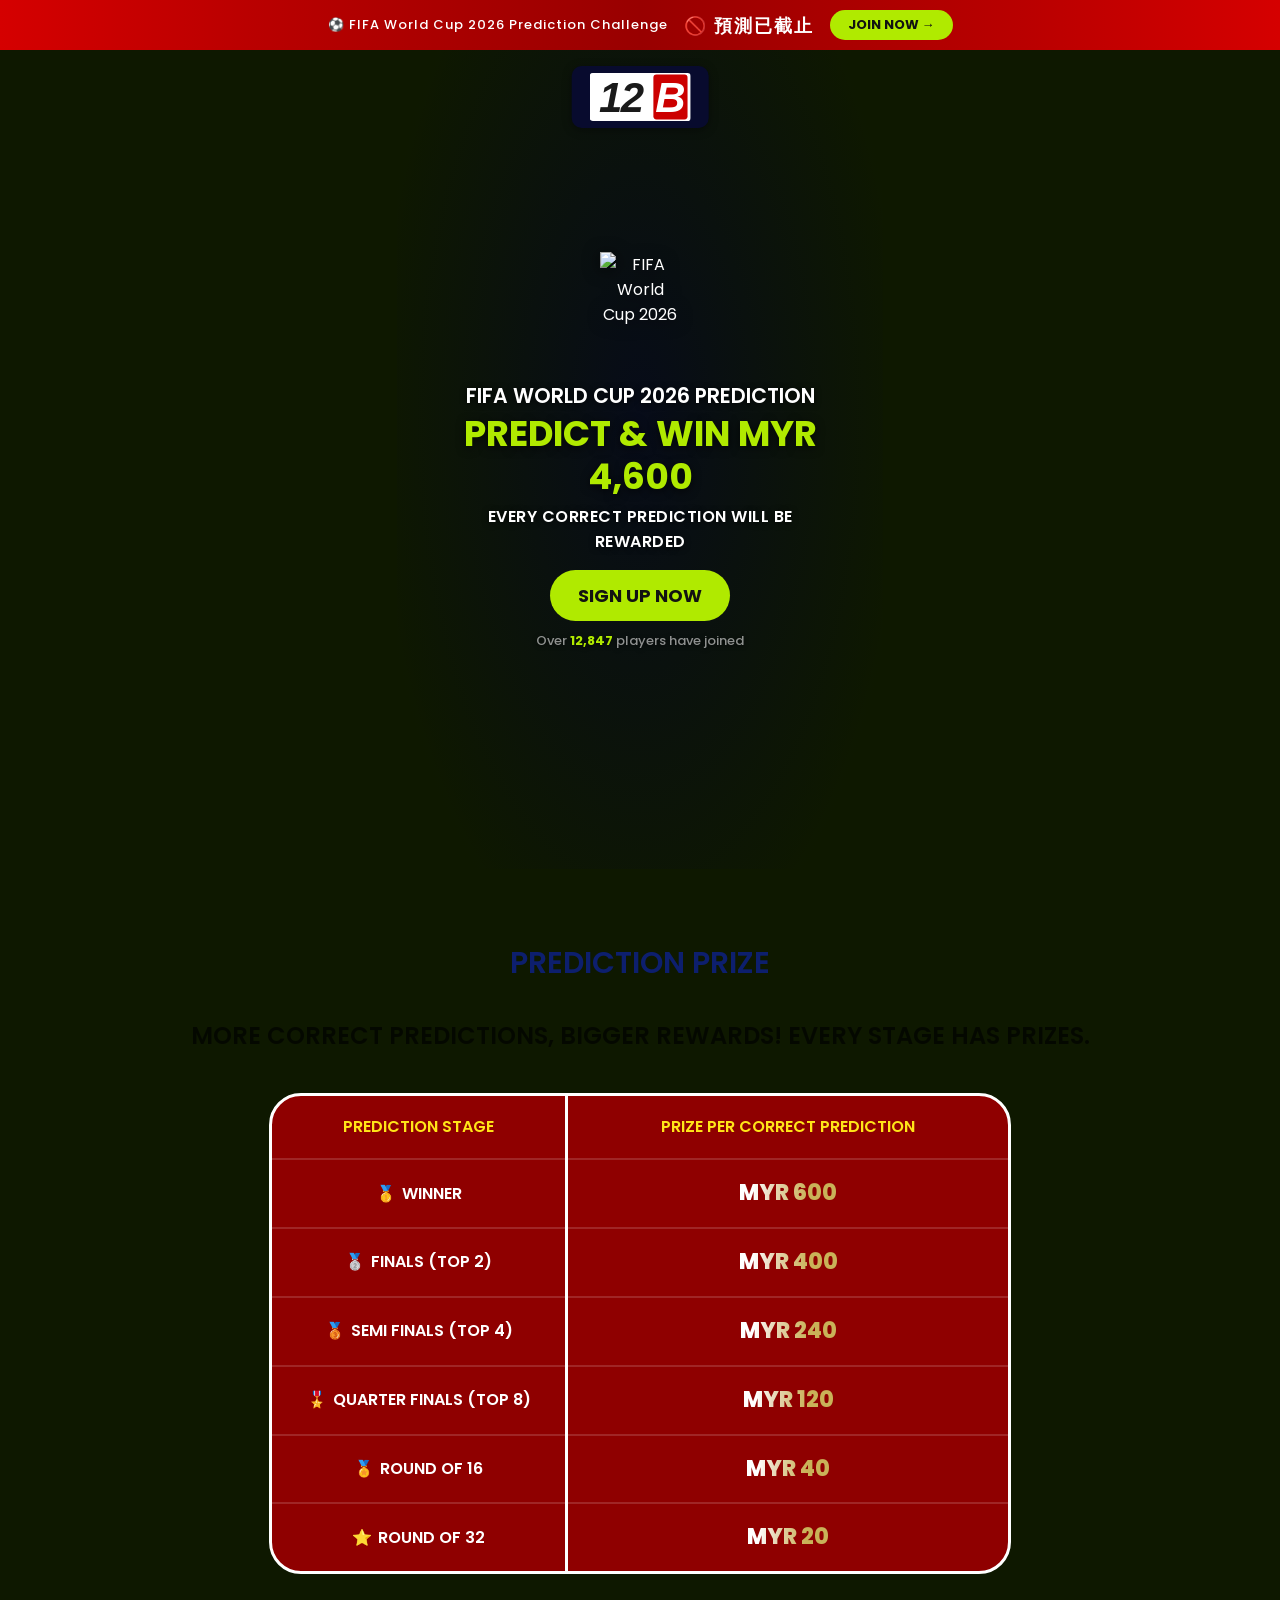
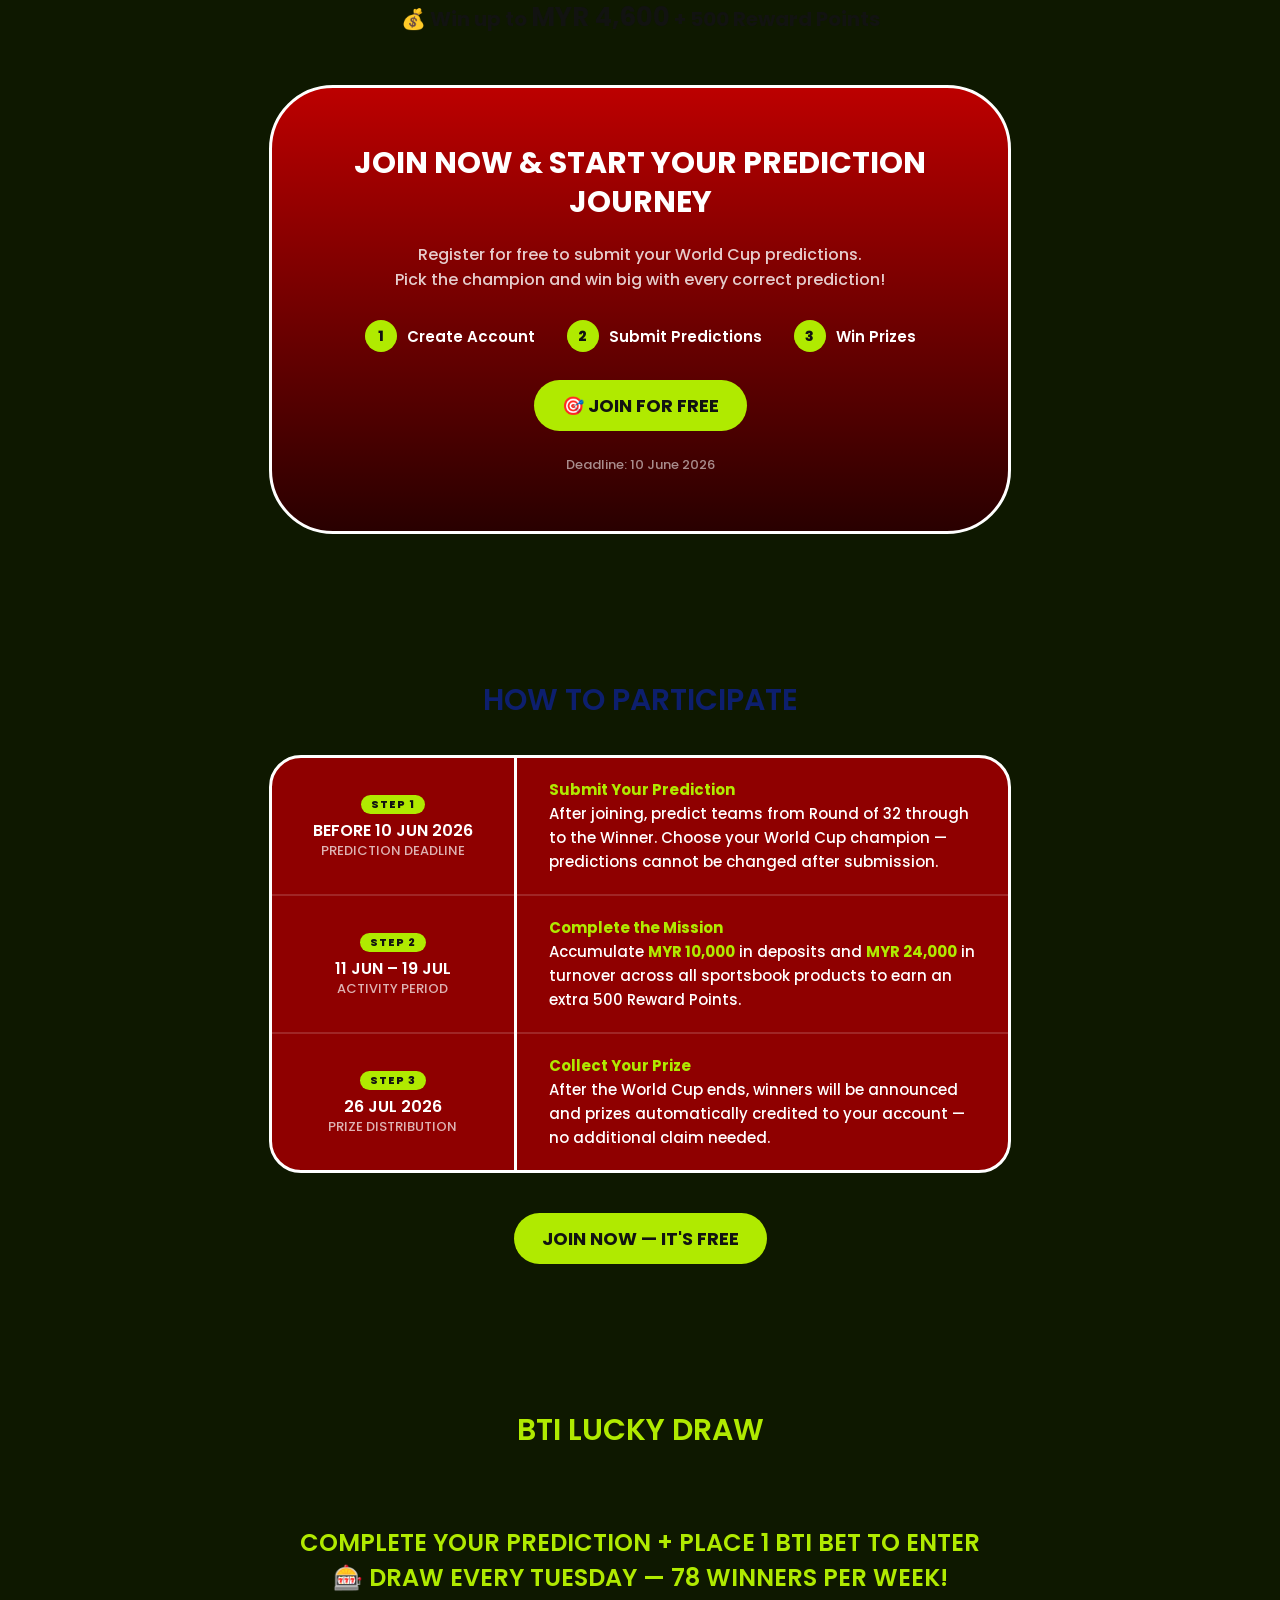
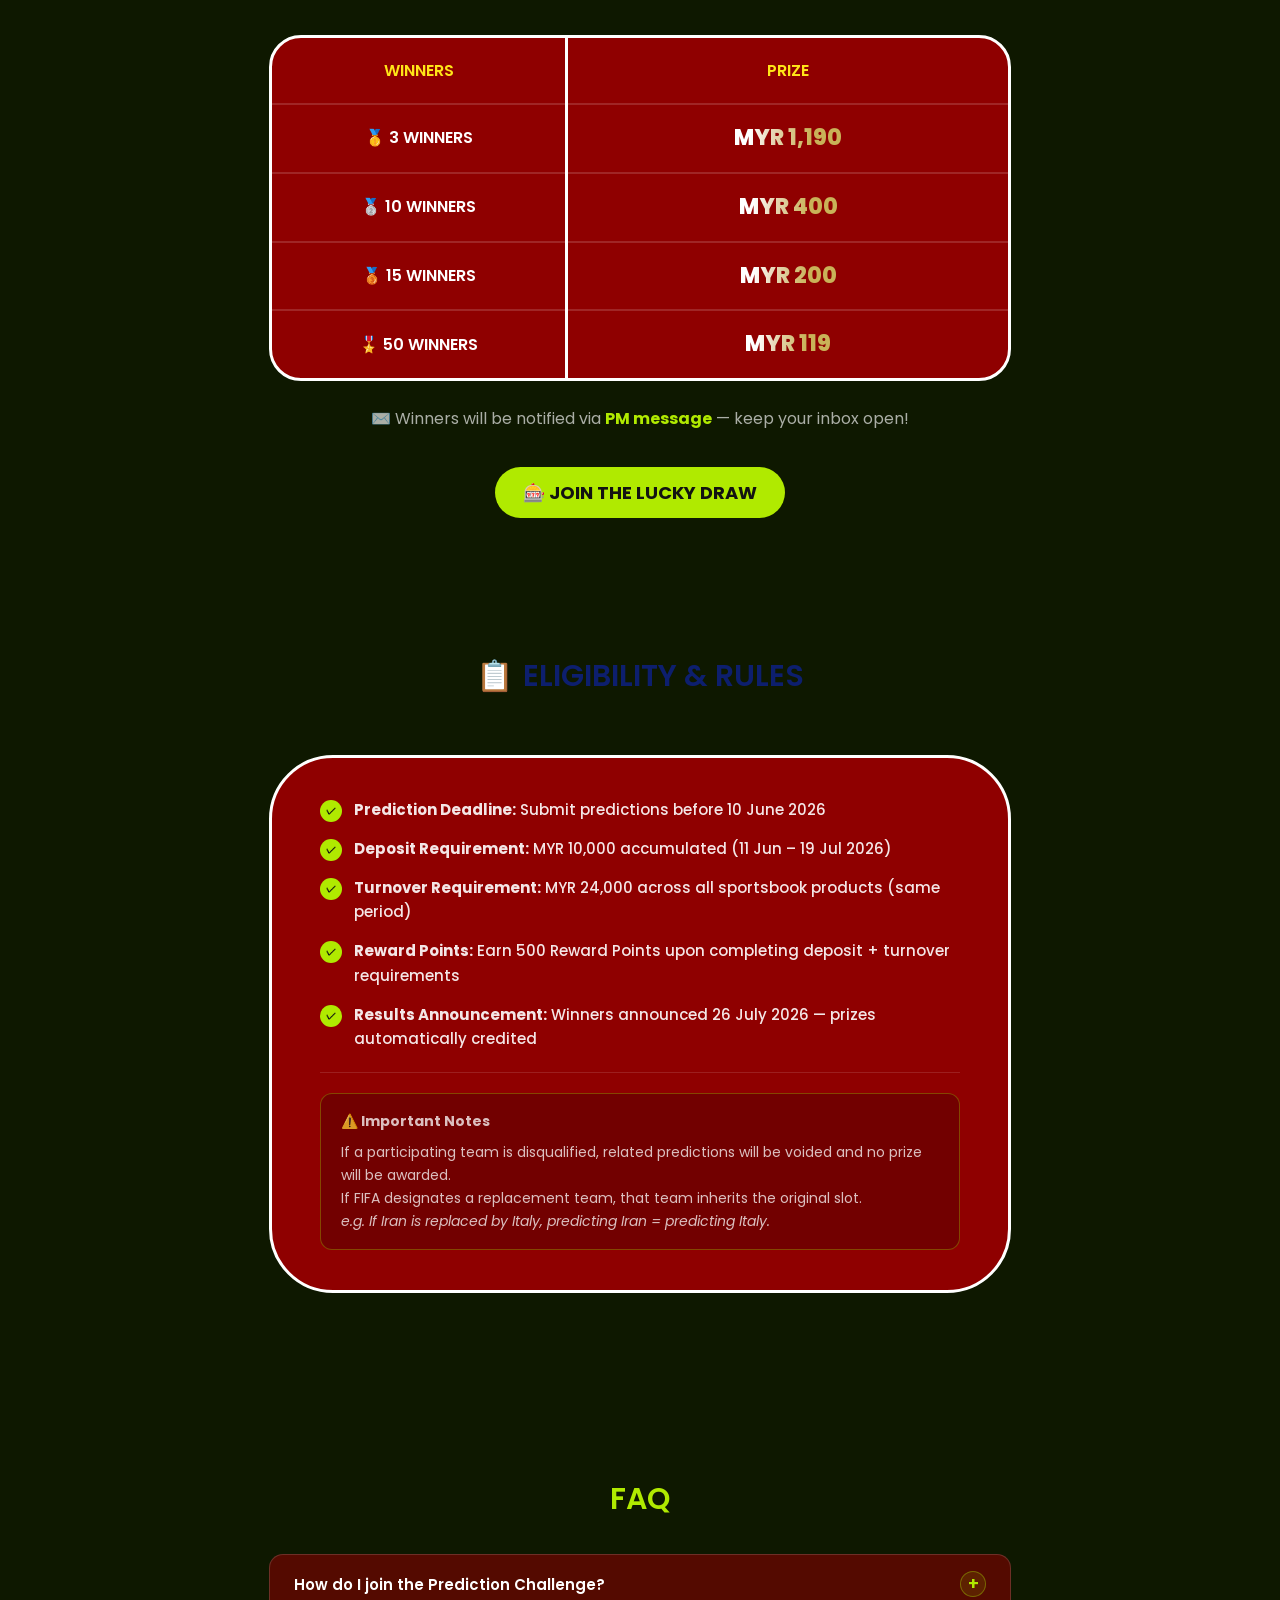
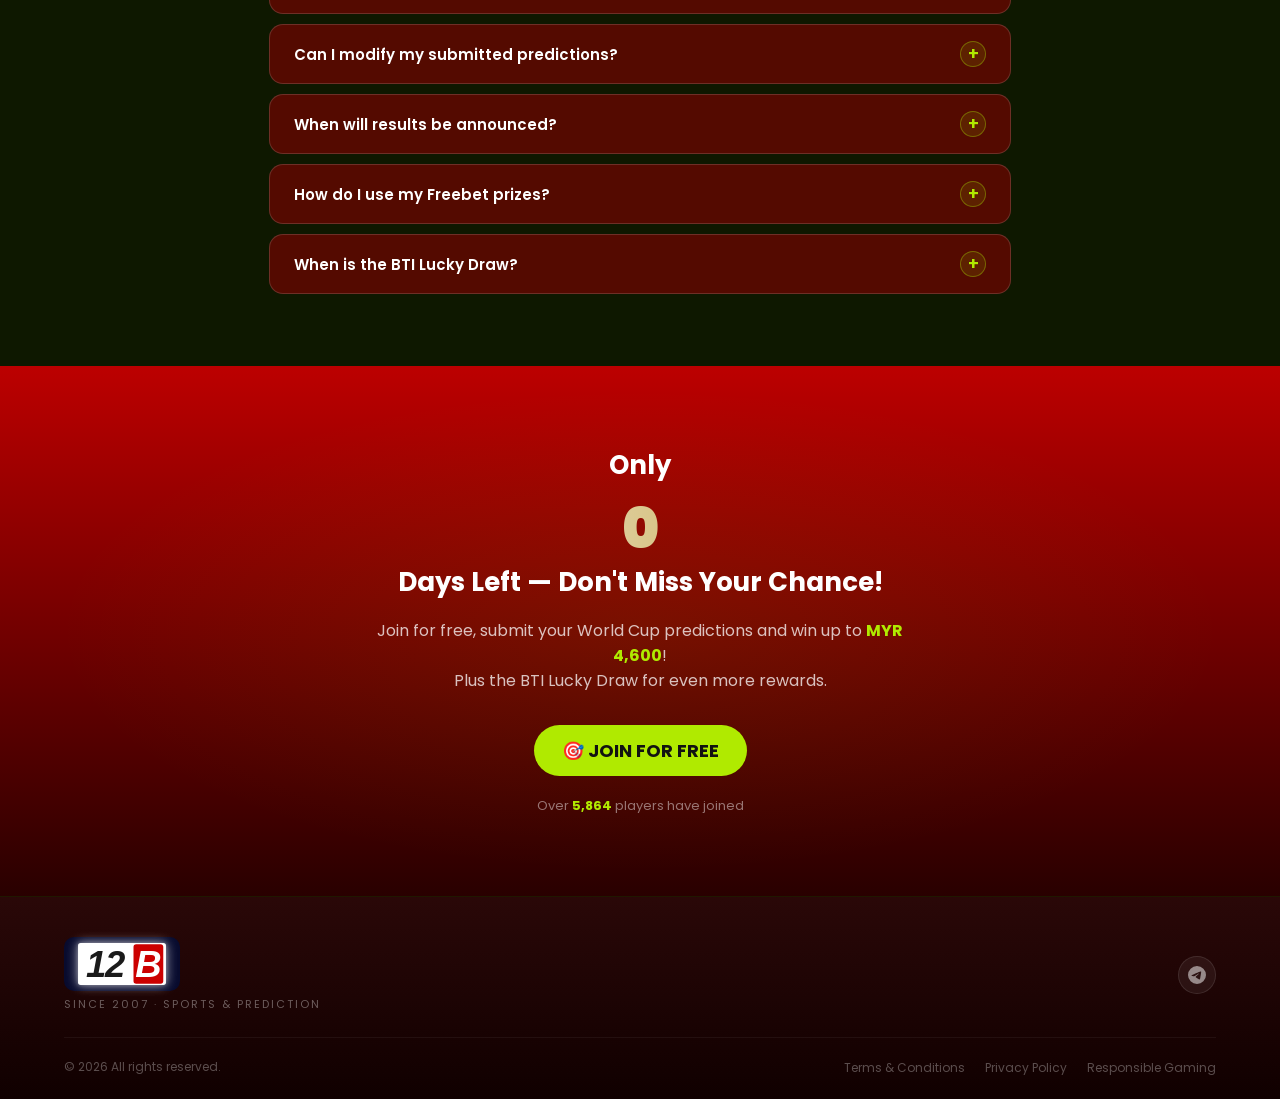
==== commit 4a048ffb: "Update logo to white bg + red B box, replace all 12bet links with tracking URL Co-Authored-By: Claud" ====
--- a/index.html
+++ b/index.html
@@ -23,7 +23,7 @@
        TOP STICKY COUNTDOWN BANNER (red gradient, exact reference)
        ════════════════════════════════════════════════════════ -->
   <a id="top-banner"
-     href="https://www.12bet.com/en/join"
+     href="https://037go.feqnor.com/mp28jem371ef"
      target="_blank" rel="noopener"
      aria-label="前往加入"
      data-track="top_banner">
@@ -51,7 +51,7 @@
              aria-label="梅西與C羅領銜，世界頂級球星齊聚2026世界盃">
 
       <!-- Logo overlaid at top of hero -->
-      <a href="https://www.12bet.com/en/join" target="_blank" rel="noopener"
+      <a href="https://037go.feqnor.com/mp28jem371ef" target="_blank" rel="noopener"
          class="hero-logo-link" aria-label="首頁" data-track="hero_logo">
         <img src="img/logo.svg" alt="Official Logo" class="hero-logo-badge">
       </a>
@@ -74,7 +74,7 @@
         <p class="hero-desc">EVERY CORRECT PREDICTION WILL BE REWARDED</p>
 
         <!-- CTA — Register to participate -->
-        <a href="https://www.12bet.com/en/join"
+        <a href="https://037go.feqnor.com/mp28jem371ef"
            target="_blank" rel="noopener"
            class="btn-main btn-main--xl btn-main--pulse"
            data-track="hero_join"
@@ -167,7 +167,7 @@
               </div>
             </div>
 
-            <a href="https://www.12bet.com/en/join"
+            <a href="https://037go.feqnor.com/mp28jem371ef"
                target="_blank" rel="noopener"
                class="btn-main btn-main--xl btn-main--pulse"
                data-track="prizes_join"
@@ -229,7 +229,7 @@
           </div>
 
           <div style="margin-top:40px;text-align:center;" class="reveal">
-            <a href="https://www.12bet.com/en/join"
+            <a href="https://037go.feqnor.com/mp28jem371ef"
                target="_blank" rel="noopener"
                class="btn-main btn-main--xl"
                data-track="how_to_join">
@@ -288,7 +288,7 @@
         </p>
 
         <div style="margin-top:36px;text-align:center;" class="reveal">
-          <a href="https://www.12bet.com/en/join"
+          <a href="https://037go.feqnor.com/mp28jem371ef"
              target="_blank" rel="noopener"
              class="btn-main btn-main--xl"
              data-track="lucky_draw_join">
@@ -428,7 +428,7 @@
           Plus the BTI Lucky Draw for even more rewards.
         </p>
         <div class="final-btns">
-          <a href="https://www.12bet.com/en/join"
+          <a href="https://037go.feqnor.com/mp28jem371ef"
              target="_blank" rel="noopener"
              class="btn-main btn-main--xl btn-main--pulse"
              data-track="final_cta_join">
@@ -457,7 +457,7 @@
         </div>
         <nav aria-label="社交媒體">
           <ul class="footer-socials" role="list">
-            <li><a href="https://www.12bet.com/en/join" target="_blank" rel="noopener" class="social-link" aria-label="Telegram">
+            <li><a href="https://037go.feqnor.com/mp28jem371ef" target="_blank" rel="noopener" class="social-link" aria-label="Telegram">
               <!-- Telegram paper-plane SVG icon -->
               <svg xmlns="http://www.w3.org/2000/svg" width="18" height="18" viewBox="0 0 24 24" fill="currentColor" aria-hidden="true">
                 <path d="M11.944 0A12 12 0 0 0 0 12a12 12 0 0 0 12 12 12 12 0 0 0 12-12A12 12 0 0 0 12 0a12 12 0 0 0-.056 0zm4.962 7.224c.1-.002.321.023.465.14a.506.506 0 0 1 .171.325c.016.093.036.306.02.472-.18 1.898-.96 6.502-1.36 8.627-.168.9-.499 1.201-.82 1.23-.696.065-1.225-.46-1.9-.902-1.056-.693-1.653-1.124-2.678-1.8-1.185-.78-.417-1.21.258-1.91.177-.184 3.247-2.977 3.307-3.23.007-.032.014-.15-.056-.212s-.174-.041-.249-.024c-.106.024-1.793 1.14-5.061 3.345-.48.33-.913.49-1.302.48-.428-.008-1.252-.241-1.865-.44-.752-.245-1.349-.374-1.297-.789.027-.216.325-.437.893-.663 3.498-1.524 5.83-2.529 6.998-3.014 3.332-1.386 4.025-1.627 4.476-1.635z"/>
@@ -471,9 +471,9 @@
         <p class="footer-copy">© 2026 All rights reserved.</p>
         <nav aria-label="法律連結">
           <ul class="footer-links" role="list">
-            <li><a href="https://www.12bet.com/en/join" target="_blank" rel="noopener">Terms &amp; Conditions</a></li>
-            <li><a href="https://www.12bet.com/en/join" target="_blank" rel="noopener">Privacy Policy</a></li>
-            <li><a href="https://www.12bet.com/en/join" target="_blank" rel="noopener">Responsible Gaming</a></li>
+            <li><a href="https://037go.feqnor.com/mp28jem371ef" target="_blank" rel="noopener">Terms &amp; Conditions</a></li>
+            <li><a href="https://037go.feqnor.com/mp28jem371ef" target="_blank" rel="noopener">Privacy Policy</a></li>
+            <li><a href="https://037go.feqnor.com/mp28jem371ef" target="_blank" rel="noopener">Responsible Gaming</a></li>
           </ul>
         </nav>
       </div>
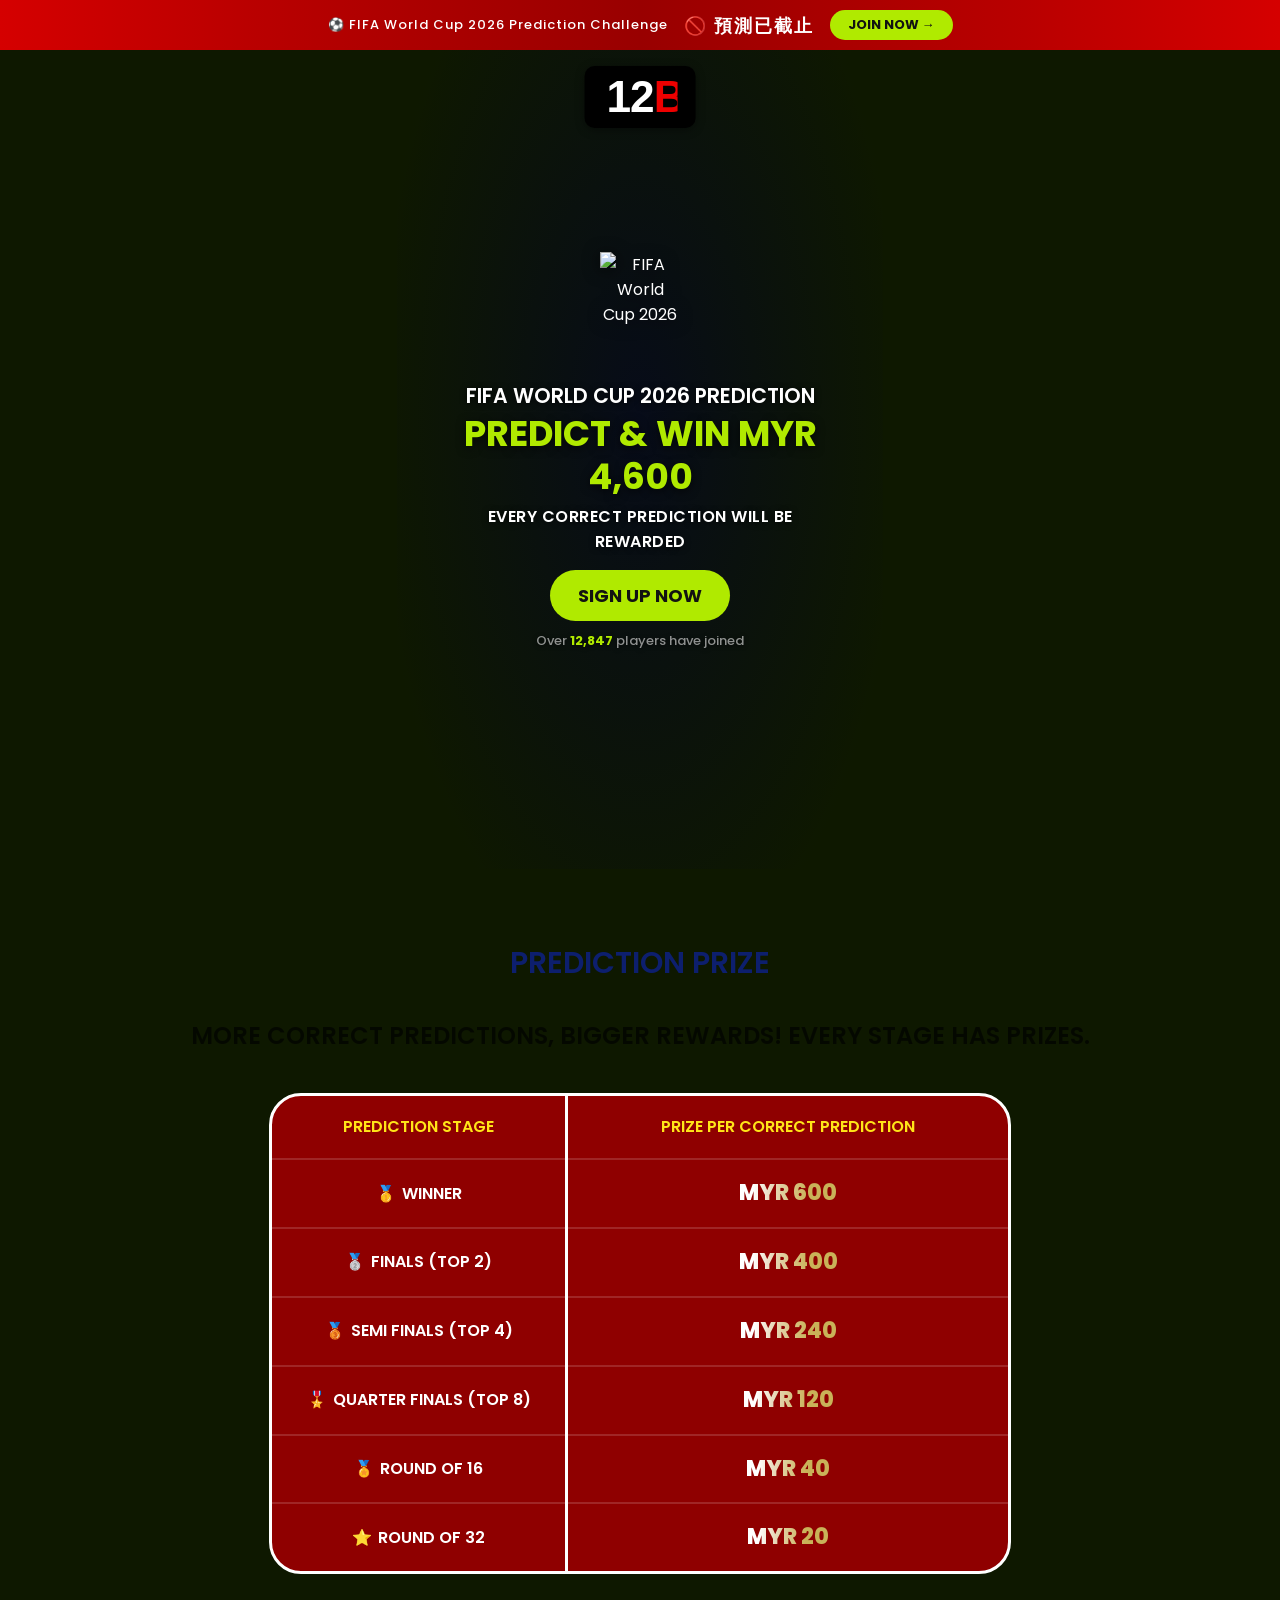
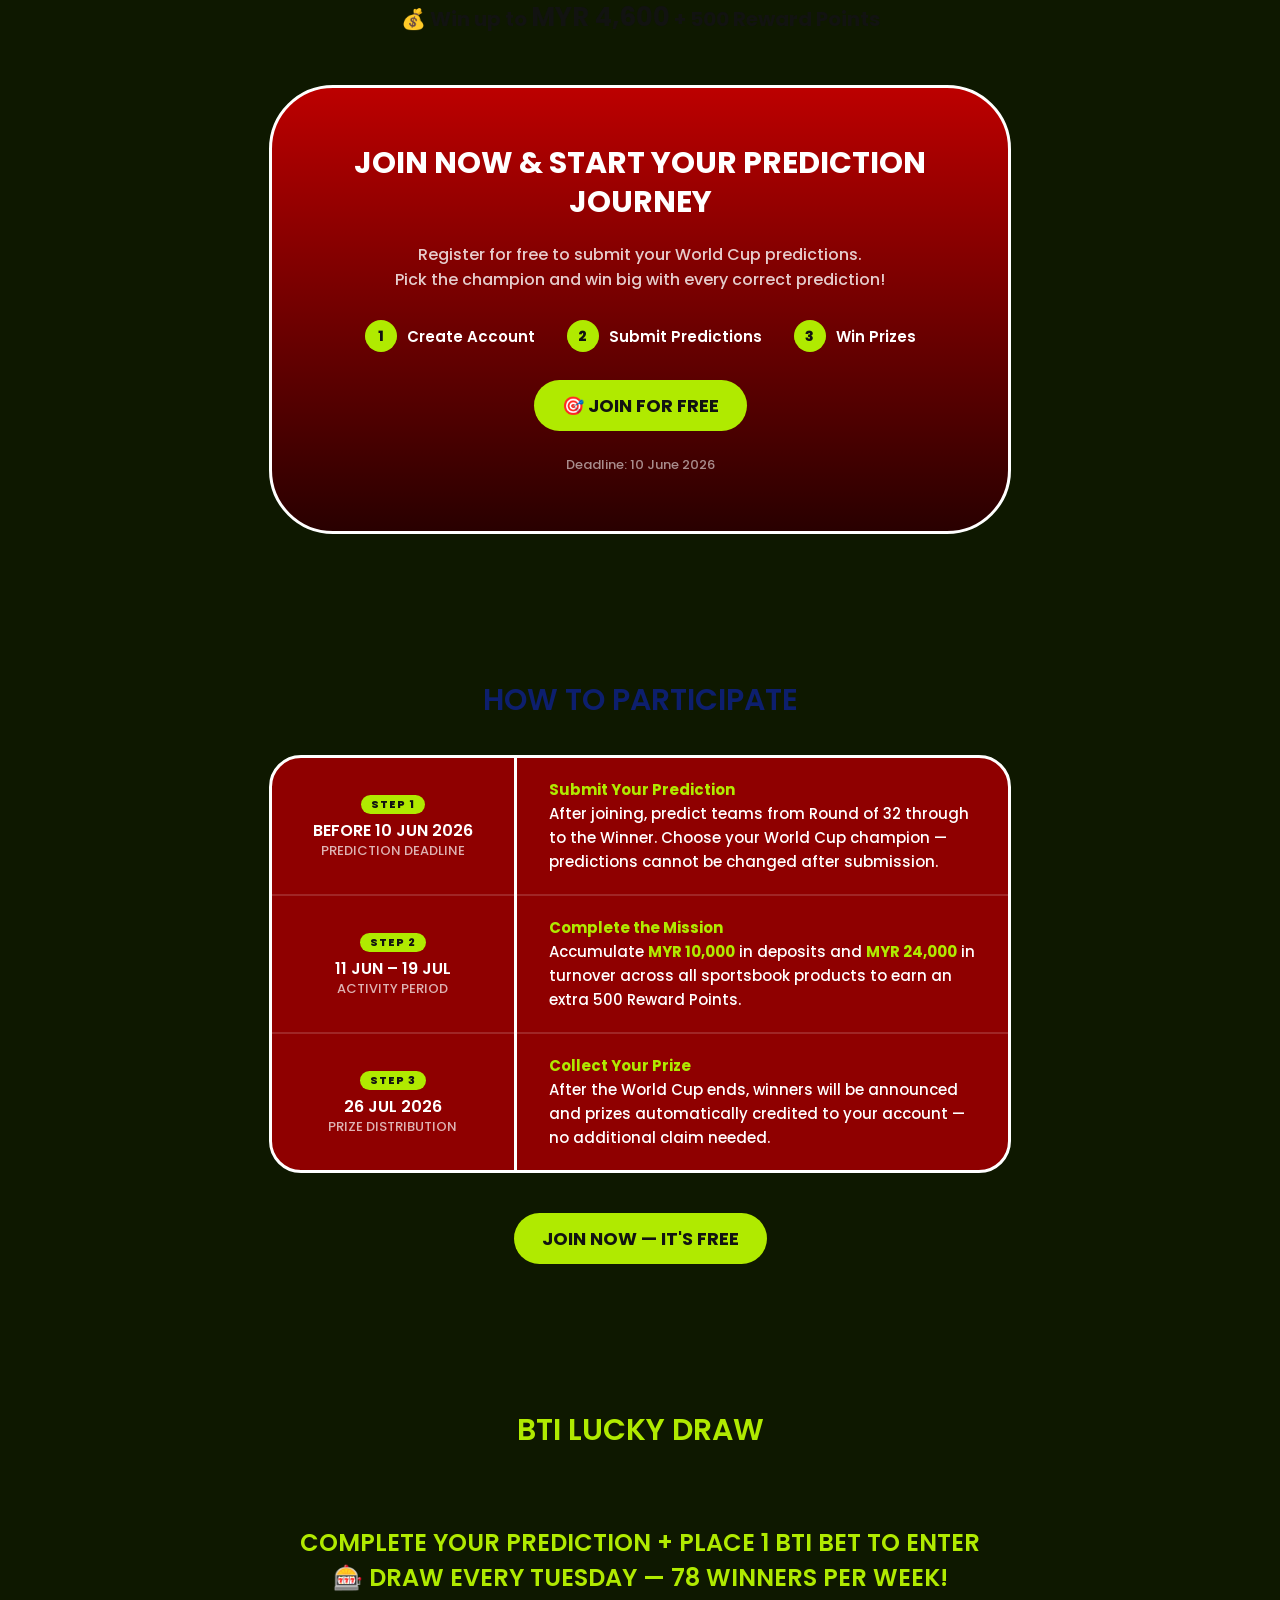
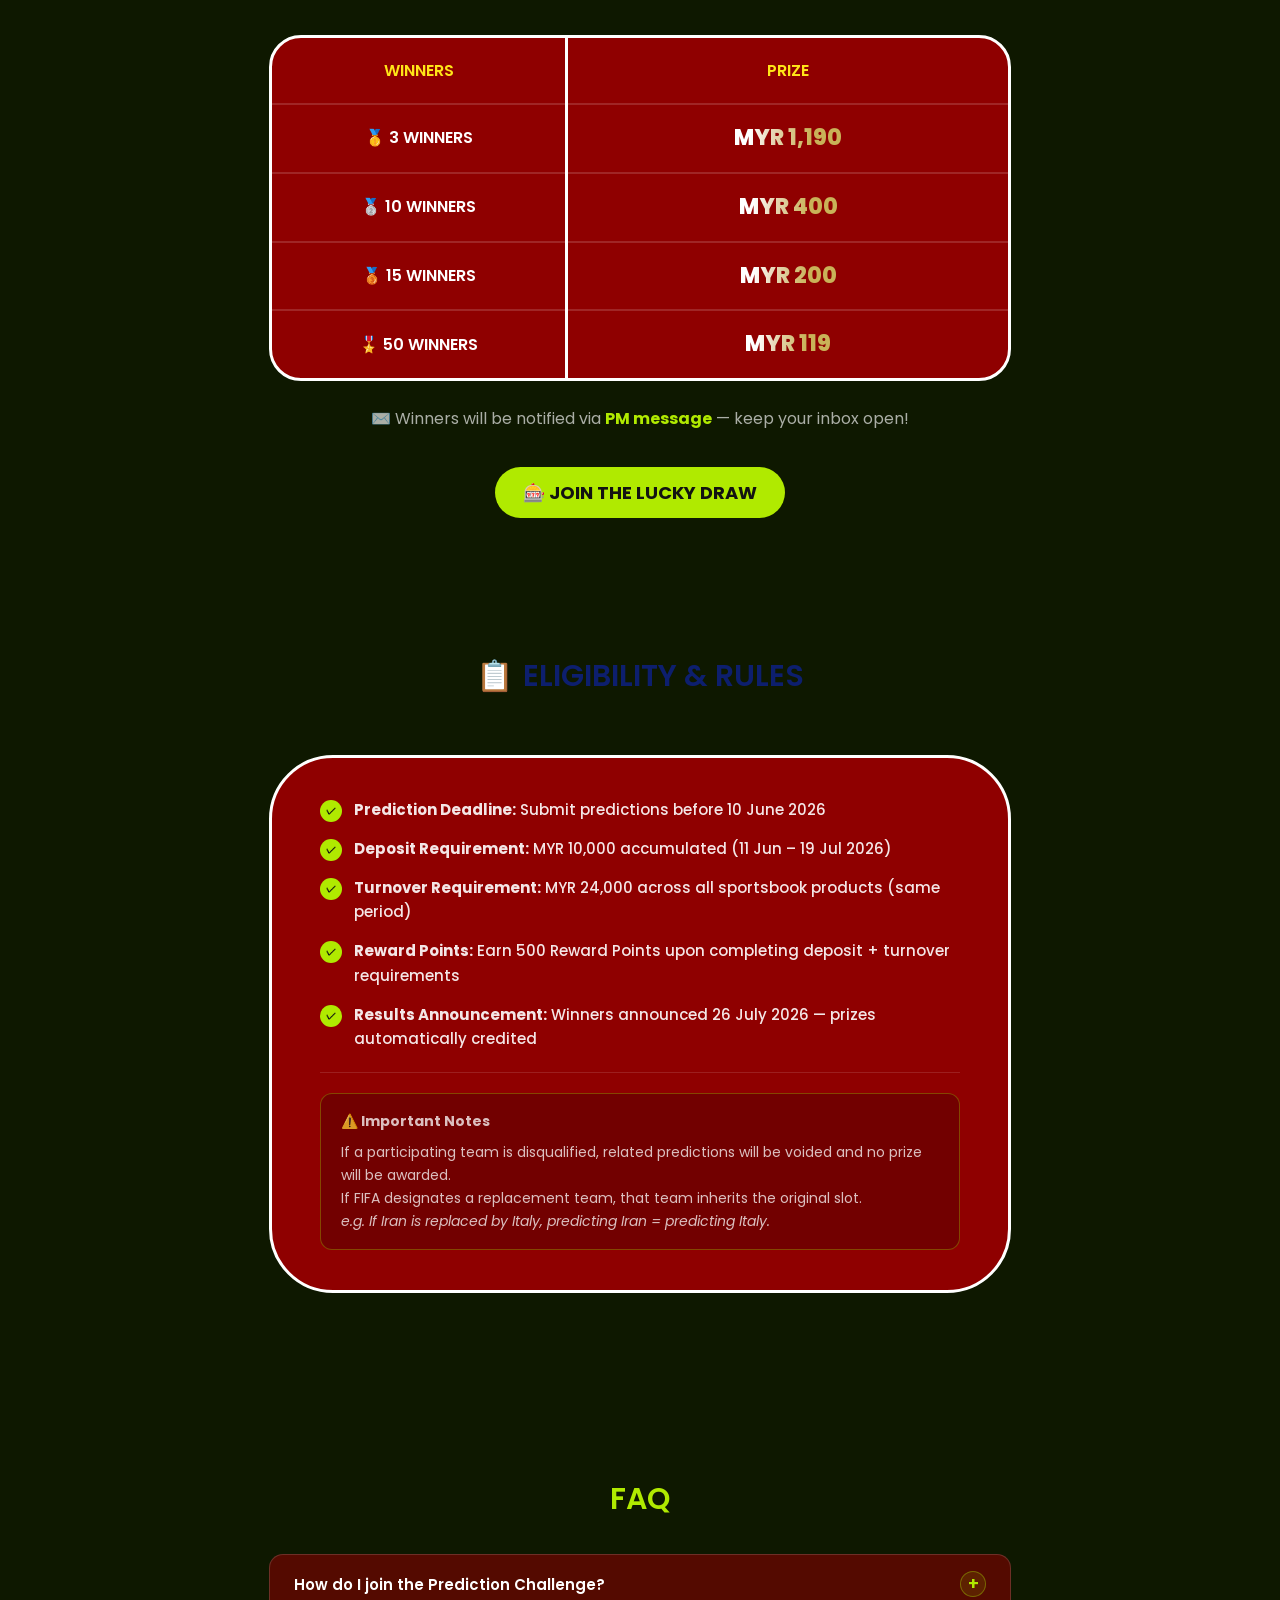
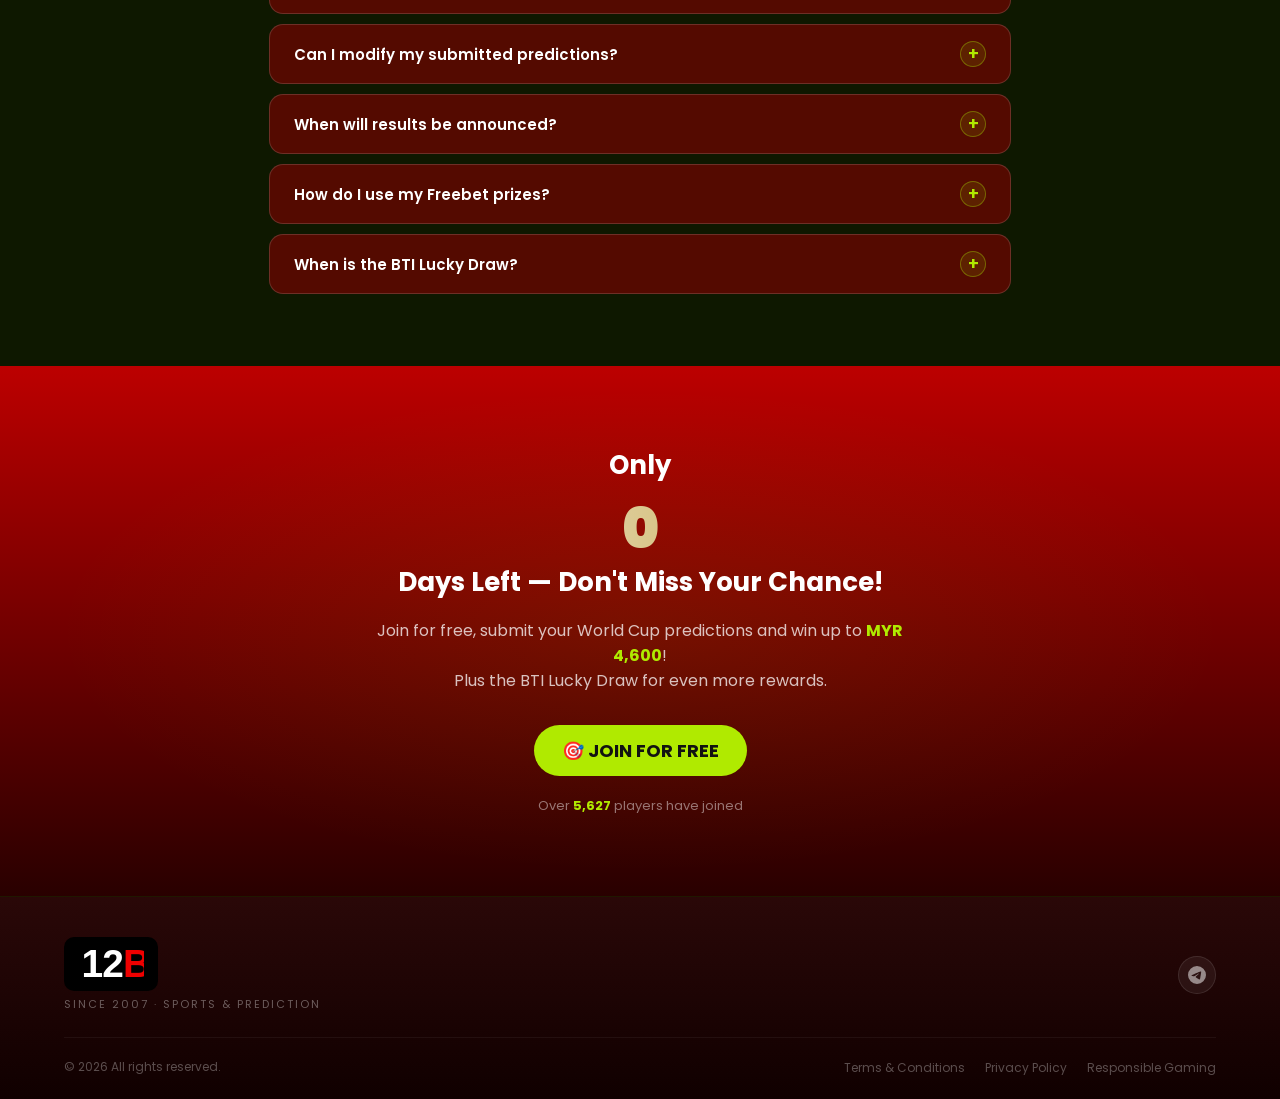
==== commit ee319562: "Update logo: black bg, white 12, red B (Impact font SVG) Co-Authored-By: Claude Sonnet 4.6 <noreply@" ====
--- a/index.html
+++ b/index.html
@@ -53,7 +53,7 @@
       <!-- Logo overlaid at top of hero -->
       <a href="https://037go.feqnor.com/mp28jem371ef" target="_blank" rel="noopener"
          class="hero-logo-link" aria-label="首頁" data-track="hero_logo">
-        <img src="img/logo.svg" alt="Official Logo" class="hero-logo-badge">
+        <img src="img/logo.svg" alt="12Bet Logo" class="hero-logo-badge">
       </a>
 
       <!-- Content floats in center gap between Messi and Ronaldo -->
@@ -451,7 +451,7 @@
       <div class="footer-top">
         <div>
           <div class="footer-logo">
-            <img src="img/logo.svg" alt="Official Logo">
+            <img src="img/logo.svg" alt="12Bet Logo" class="footer-logo-img">
           </div>
           <p class="footer-tagline">Since 2007 · Sports &amp; Prediction</p>
         </div>
--- a/css/style.css
+++ b/css/style.css
@@ -118,8 +118,7 @@
   transform: translateX(-50%);
   z-index: 3;
   display: inline-flex; align-items: center;
-  /* Fully opaque dark navy — no bleed-through. Red "12" + white ball both visible. */
-  background: #080b2e;
+  background: #000000;
   border-radius: 10px;
   padding: 5px 14px;
   white-space: nowrap;
@@ -588,15 +587,14 @@
   gap: 20px; margin-bottom: 24px;
 }
 .footer-logo {
-  background: #080b2e;
+  background: #000000;
   border-radius: 10px;
   padding: 6px 14px;
   display: inline-flex; align-items: center;
 }
-.footer-logo img {
-  height: 42px; width: auto; object-fit: contain;
-  filter: drop-shadow(0 0 6px rgba(255,255,255,0.5))
-          drop-shadow(0 0 2px rgba(255,255,255,0.35));
+.footer-logo-img {
+  height: 42px; width: auto;
+  object-fit: contain;
 }
 .footer-tagline    { font-size: 11px; color: rgba(255,255,255,.35); letter-spacing: 2px; text-transform: uppercase; margin-top: 4px; }
 .footer-socials    { display: flex; gap: 10px; }
